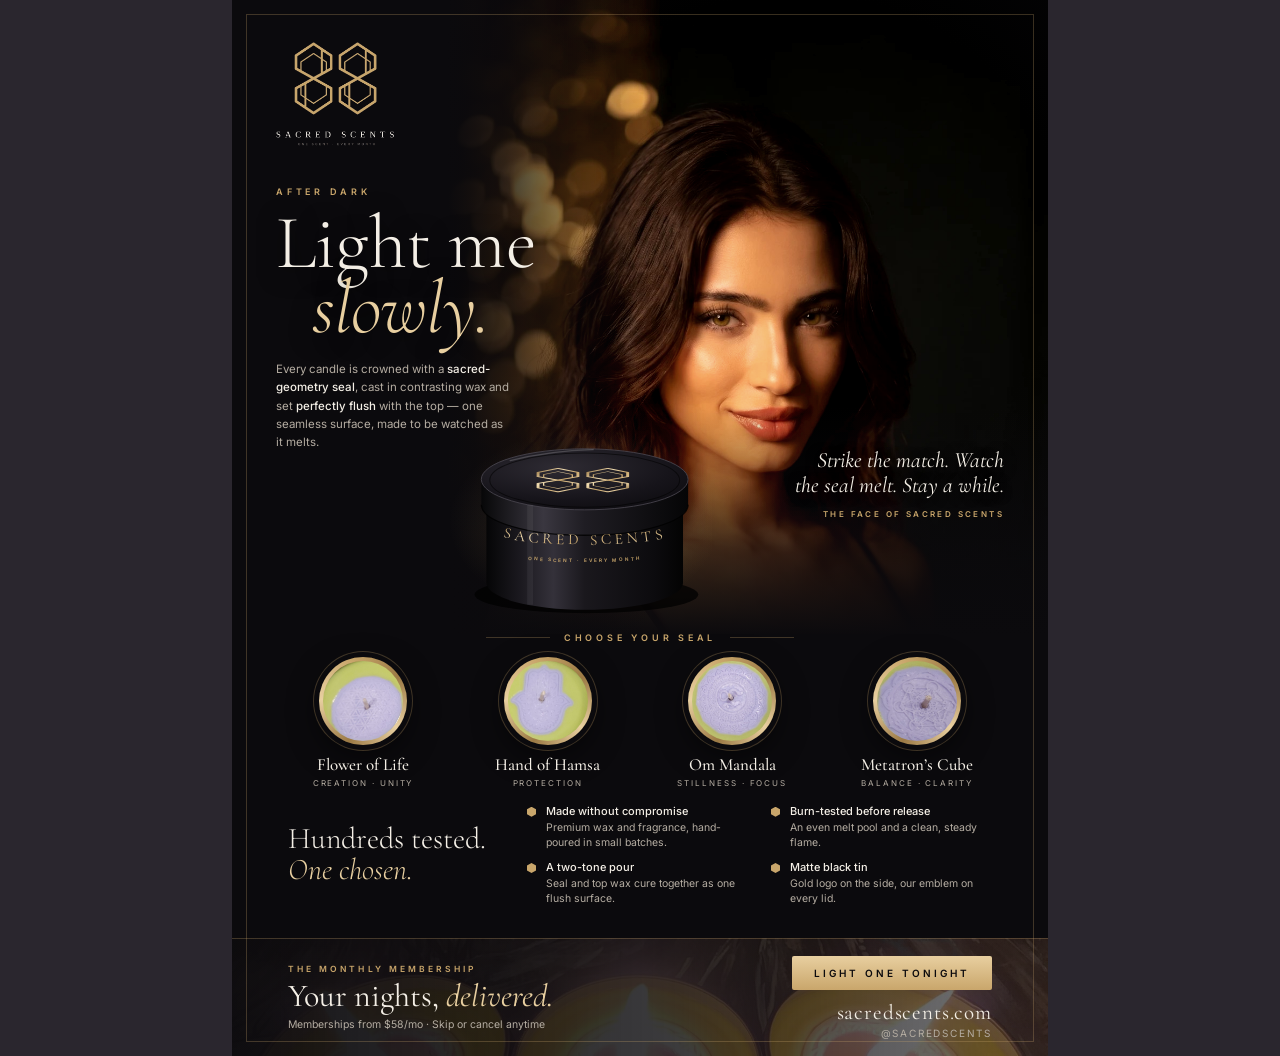
==== flyer/flyer-seductive.html @ 93b22adf "Add candlelit 'After Dark' flyer variant featuring the ambassador Same product info, seals, membersh" ====
<!doctype html>
<html lang="en">
<head>
<meta charset="utf-8">
<meta name="viewport" content="width=816">
<title>Sacred Scents After Dark</title>
<style>
  @font-face { font-family: "Cormorant Garamond"; font-style: normal; font-weight: 300 700; src: url(fonts/cormorant.woff2) format("woff2"); }
  @font-face { font-family: "Cormorant Garamond"; font-style: italic; font-weight: 300 700; src: url(fonts/cormorant-italic.woff2) format("woff2"); }
  @font-face { font-family: "Inter"; font-style: normal; font-weight: 100 900; src: url(fonts/inter.woff2) format("woff2"); }

  :root {
    --ink: #0B0A0D;
    --bone: #F4EFE6;
    --bone-dim: #B5ADA2;
    --gold: #C9A66B;
    --gold-lit: #E8CFA0;
    --gold-deep: #9C7A45;
    --line: rgba(201, 166, 107, 0.28);
    --serif: "Cormorant Garamond", Garamond, Georgia, serif;
    --sans: "Inter", Helvetica, Arial, sans-serif;
  }

  @page { size: 8.5in 11in; margin: 0; }
  * { box-sizing: border-box; margin: 0; }
  html, body { background: #2a262e; }
  body { -webkit-print-color-adjust: exact; print-color-adjust: exact; }

  .page {
    position: relative;
    width: 816px;
    height: 1056px;
    margin: 0 auto;
    overflow: hidden;
    background: var(--ink);
    color: var(--bone);
    font-family: var(--sans);
  }
  .page::before {
    content: ""; position: absolute; inset: 14px; z-index: 20; pointer-events: none;
    border: 1px solid var(--line);
  }

  /* ---------- hero: ambassador, candlelit ---------- */
  .hero { position: relative; height: 632px; }

  .ambassador {
    position: absolute; right: 0; top: 0; width: 600px; height: 634px; overflow: hidden;
  }
  .ambassador img {
    width: 100%; height: 100%; object-fit: cover; object-position: 50% 0%;
    filter: contrast(1.1) saturate(1.12) brightness(0.96) sepia(0.12);
  }
  /* warm candle bloom + vignette */
  .ambassador::before {
    content: ""; position: absolute; inset: 0; z-index: 1; mix-blend-mode: soft-light;
    background: radial-gradient(ellipse 60% 50% at 40% 88%, rgba(255,150,60,0.75), rgba(255,120,40,0) 70%);
  }
  .ambassador::after {
    content: ""; position: absolute; inset: -2px; z-index: 2;
    background:
      linear-gradient(to right, var(--ink) 0%, rgba(11,10,13,0.75) 10%, rgba(11,10,13,0) 34%),
      linear-gradient(to top, var(--ink) 0%, rgba(11,10,13,0.7) 14%, rgba(11,10,13,0) 36%),
      radial-gradient(ellipse 80% 70% at 58% 38%, rgba(11,10,13,0) 55%, rgba(11,10,13,0.55) 100%);
  }

  .lockup {
    position: absolute; z-index: 3; left: 44px; top: 42px; width: 118px;
  }

  .pitch { position: absolute; z-index: 3; left: 44px; top: 186px; width: 300px; }
  .pitch .kicker {
    font-size: 9px; letter-spacing: 0.42em; color: var(--gold); font-weight: 600;
  }
  .pitch h1 {
    margin-top: 14px;
    font-family: var(--serif); font-weight: 300; font-size: 76px; line-height: 0.86;
    letter-spacing: -0.01em; text-shadow: 0 4px 24px rgba(0,0,0,0.8);
  }
  .pitch h1 em { font-style: italic; color: var(--gold-lit); display: block; padding-left: 36px; }
  .pitch p {
    margin-top: 18px; width: 236px; font-size: 11.5px; line-height: 1.6; color: var(--bone-dim);
  }
  .pitch p strong { color: var(--bone); font-weight: 500; }

  .quote {
    position: absolute; z-index: 3; right: 44px; top: 448px; width: 214px; text-align: right;
  }
  .quote p {
    font-family: var(--serif); font-style: italic; font-weight: 400; font-size: 22px; line-height: 1.15;
    color: var(--bone); text-shadow: 0 2px 14px rgba(0,0,0,0.95);
  }
  .quote cite {
    display: block; margin-top: 10px; font-style: normal; font-size: 8px; letter-spacing: 0.3em;
    color: var(--gold); font-weight: 600;
  }

  .tin {
    position: absolute; z-index: 4; left: 200px; top: 420px; width: 280px;
  }
  .tin svg { width: 280px; height: 200px; }

  /* ---------- seals ---------- */
  .seals { padding: 0 56px 0; }
  .eyebrow {
    display: flex; align-items: center; gap: 14px; justify-content: center;
    font-size: 9px; letter-spacing: 0.42em; color: var(--gold); font-weight: 600;
  }
  .eyebrow::before, .eyebrow::after { content: ""; flex: 0 0 64px; height: 1px; background: var(--line); }
  .seal-row { display: flex; justify-content: space-between; margin-top: 14px; }
  .seal { width: 150px; text-align: center; }
  .seal .disc {
    width: 88px; height: 88px; margin: 0 auto; border-radius: 50%;
    padding: 4px; background: conic-gradient(from 200deg, var(--gold-deep), var(--gold-lit), var(--gold), var(--gold-deep), var(--gold-lit), var(--gold-deep));
    box-shadow: 0 0 0 5px var(--ink), 0 0 0 6px var(--line), 0 10px 30px rgba(0,0,0,0.6);
  }
  .seal img { width: 100%; height: 100%; border-radius: 50%; object-fit: cover; display: block; }
  .seal h3 { margin-top: 11px; font-family: var(--serif); font-weight: 500; font-size: 17px; line-height: 1.1; }
  .seal small {
    display: block; margin-top: 3px; font-size: 8px; letter-spacing: 0.24em; color: var(--bone-dim);
    text-transform: uppercase;
  }

  /* ---------- promise ---------- */
  .promise {
    display: grid; grid-template-columns: 210px 1fr; gap: 28px; align-items: center;
    padding: 16px 56px 0;
  }
  .promise h2 { font-family: var(--serif); font-weight: 300; font-size: 30px; line-height: 1.02; }
  .promise h2 em { font-style: italic; color: var(--gold-lit); }
  .promise ul {
    list-style: none; padding: 0; display: grid; grid-template-columns: 1fr 1fr; gap: 10px 22px;
  }
  .promise li {
    position: relative; padding-left: 20px; font-size: 10.5px; line-height: 1.45; color: var(--bone-dim);
  }
  .promise li strong { display: block; color: var(--bone); font-weight: 500; font-size: 11px; }
  .promise li::before {
    content: ""; position: absolute; left: 1px; top: 3px; width: 9px; height: 10px;
    background: var(--gold);
    clip-path: polygon(50% 0, 100% 25%, 100% 75%, 50% 100%, 0 75%, 0 25%);
  }

  /* ---------- CTA band ---------- */
  .cta {
    position: absolute; left: 0; right: 0; bottom: 0; height: 118px;
    display: flex; align-items: center; justify-content: space-between;
    padding: 0 56px;
    border-top: 1px solid var(--line);
    background: linear-gradient(90deg, rgba(11,10,13,0.96) 0%, rgba(11,10,13,0.80) 55%, rgba(11,10,13,0.55) 100%),
                url(images/candles-lit.jpg) 50% 34% / cover;
  }
  .cta .offer small { display: block; font-size: 8.5px; letter-spacing: 0.36em; color: var(--gold); font-weight: 600; }
  .cta .offer b { display: block; margin-top: 6px; font-family: var(--serif); font-weight: 400; font-size: 32px; line-height: 1; }
  .cta .offer b em { font-style: italic; color: var(--gold-lit); }
  .cta .offer span { display: block; margin-top: 6px; font-size: 10.5px; color: var(--bone-dim); }
  .cta .where { text-align: right; }
  .cta .btn {
    display: inline-block; padding: 11px 22px; border-radius: 2px;
    background: linear-gradient(180deg, var(--gold-lit), var(--gold));
    color: var(--ink); font-size: 10px; font-weight: 600; letter-spacing: 0.3em;
  }
  .cta .url { margin-top: 10px; font-family: var(--serif); font-size: 21px; letter-spacing: 0.04em; }
  .cta .ig { margin-top: 2px; font-size: 10px; letter-spacing: 0.18em; color: var(--bone-dim); }

  @media print { html, body { background: var(--ink); } .page { margin: 0; } }
</style>
</head>
<body>

<!-- Shared emblem geometry (double-eight mark from assets/logo-mark.svg) -->
<svg width="0" height="0" style="position:absolute" aria-hidden="true">
  <defs>
    <path id="glyph" d="M70,4 L124,40 L124,80 L70,110 L124,140 L124,180 L70,216 L16,180 L16,140 L70,110 L16,80 L16,40 Z" fill="none"/>
    <g id="emblem">
      <g transform="translate(0,20)">
        <use href="#glyph" stroke-width="8" stroke-linejoin="round"/>
        <use href="#glyph" stroke-width="5" stroke-linejoin="round" transform="translate(70,110) scale(0.72) translate(-70,-110)"/>
        <line x1="95" y1="24" x2="95" y2="96" stroke-width="6" stroke-linecap="round"/>
        <line x1="45" y1="124" x2="45" y2="196" stroke-width="6" stroke-linecap="round"/>
      </g>
      <g transform="translate(135,20)">
        <use href="#glyph" stroke-width="8" stroke-linejoin="round"/>
        <use href="#glyph" stroke-width="5" stroke-linejoin="round" transform="translate(70,110) scale(0.72) translate(-70,-110)"/>
        <line x1="95" y1="24" x2="95" y2="96" stroke-width="6" stroke-linecap="round"/>
        <line x1="45" y1="124" x2="45" y2="196" stroke-width="6" stroke-linecap="round"/>
      </g>
    </g>
  </defs>
</svg>

<main class="page">

  <section class="hero">
    <div class="ambassador">
      <img src="images/ambassador.jpg" alt="The Sacred Scents ambassador by candlelight">
    </div>

    <img class="lockup" src="images/logo-stacked.png" alt="Sacred Scents — One scent · Every month">

    <div class="pitch">
      <div class="kicker">AFTER DARK</div>
      <h1>Light me <em>slowly.</em></h1>
      <p>Every candle is crowned with a <strong>sacred-geometry seal</strong>, cast in
         contrasting wax and set <strong>perfectly flush</strong> with the top &mdash;
         one seamless surface, made to be watched as it melts.</p>
    </div>

    <blockquote class="quote">
      <p>Strike the match. Watch the seal melt. Stay a while.</p>
      <cite>THE FACE OF SACRED SCENTS</cite>
    </blockquote>

    <div class="tin">
      <svg viewBox="0 0 330 236" aria-label="Sacred Scents tin: emblem on the lid, logo on the side">
        <defs>
          <linearGradient id="side" x1="0" x2="1">
            <stop offset="0" stop-color="#050506"/>
            <stop offset="0.18" stop-color="#1c1a20"/>
            <stop offset="0.34" stop-color="#34313a"/>
            <stop offset="0.5" stop-color="#1a181d"/>
            <stop offset="0.85" stop-color="#0c0b0e"/>
            <stop offset="1" stop-color="#030303"/>
          </linearGradient>
          <linearGradient id="lidSide" x1="0" x2="1">
            <stop offset="0" stop-color="#070708"/>
            <stop offset="0.3" stop-color="#3a3740"/>
            <stop offset="0.5" stop-color="#1f1d23"/>
            <stop offset="1" stop-color="#050506"/>
          </linearGradient>
          <radialGradient id="lidTop" cx="0.38" cy="0.3" r="0.9">
            <stop offset="0" stop-color="#2e2b33"/>
            <stop offset="0.6" stop-color="#16141a"/>
            <stop offset="1" stop-color="#0a090c"/>
          </radialGradient>
          <linearGradient id="foil" x1="0" y1="0" x2="1" y2="1">
            <stop offset="0" stop-color="#9C7A45"/>
            <stop offset="0.35" stop-color="#F1DDB2"/>
            <stop offset="0.55" stop-color="#C9A66B"/>
            <stop offset="0.8" stop-color="#E8CFA0"/>
            <stop offset="1" stop-color="#8E6D3C"/>
          </linearGradient>
          <radialGradient id="glow" cx="0.5" cy="0.5" r="0.5">
            <stop offset="0" stop-color="#C9A66B" stop-opacity="0.22"/>
            <stop offset="1" stop-color="#C9A66B" stop-opacity="0"/>
          </radialGradient>
          <path id="sideArc" d="M64,128 A116,19 0 0 0 296,128"/>
          <path id="sideArc2" d="M64,151 A116,17 0 0 0 296,151"/>
        </defs>

        <ellipse cx="180" cy="120" rx="160" ry="110" fill="url(#glow)"/>
        <!-- floor shadow -->
        <ellipse cx="182" cy="206" rx="132" ry="22" fill="#000" opacity="0.75"/>

        <!-- body -->
        <path d="M64,98 L64,192 A116,32 0 0 0 296,192 L296,98 Z" fill="url(#side)"/>
        <!-- lid rim -->
        <path d="M58,70 L58,100 A122,36 0 0 0 302,100 L302,70 Z" fill="url(#lidSide)"/>
        <path d="M58,100 A122,36 0 0 0 302,100" fill="none" stroke="#000" stroke-width="1.5" opacity="0.8"/>
        <!-- lid top -->
        <ellipse cx="180" cy="70" rx="122" ry="36" fill="url(#lidTop)"/>
        <ellipse cx="180" cy="70" rx="122" ry="36" fill="none" stroke="#4a4650" stroke-width="1"/>
        <ellipse cx="180" cy="71" rx="112" ry="32" fill="none" stroke="#000" stroke-opacity="0.55" stroke-width="1.2"/>

        <!-- emblem printed on lid (foreshortened onto the lid plane) -->
        <g transform="translate(180,71) scale(1,0.30) translate(-62,-57)">
          <g transform="scale(0.435)" stroke="url(#foil)" fill="none"><use href="#emblem"/></g>
        </g>

        <!-- logo wrapped around the side -->
        <text font-family="Cormorant Garamond, Georgia, serif" font-size="18" letter-spacing="4.5" fill="url(#foil)" text-anchor="middle">
          <textPath href="#sideArc" startOffset="50%">SACRED SCENTS</textPath>
        </text>
        <text font-family="Inter, Helvetica, sans-serif" font-size="5.6" letter-spacing="2.4" fill="#C9A66B" text-anchor="middle" font-weight="600">
          <textPath href="#sideArc2" startOffset="50%">ONE SCENT · EVERY MONTH</textPath>
        </text>

        <!-- specular highlights -->
        <rect x="112" y="100" width="7" height="118" fill="#fff" opacity="0.05"/>
        <path d="M92,48 Q140,36 190,35" stroke="#fff" stroke-opacity="0.18" stroke-width="1.4" fill="none" stroke-linecap="round"/>
      </svg>
    </div>
  </section>

  <section class="seals">
    <div class="eyebrow">CHOOSE YOUR SEAL</div>
    <div class="seal-row">
      <div class="seal">
        <div class="disc"><img src="images/seal-flower.jpg" alt=""></div>
        <h3>Flower of Life</h3><small>Creation &middot; Unity</small>
      </div>
      <div class="seal">
        <div class="disc"><img src="images/seal-hamsa.jpg" alt=""></div>
        <h3>Hand of Hamsa</h3><small>Protection</small>
      </div>
      <div class="seal">
        <div class="disc"><img src="images/seal-om.jpg" alt=""></div>
        <h3>Om Mandala</h3><small>Stillness &middot; Focus</small>
      </div>
      <div class="seal">
        <div class="disc"><img src="images/seal-metatron.jpg" alt=""></div>
        <h3>Metatron&rsquo;s Cube</h3><small>Balance &middot; Clarity</small>
      </div>
    </div>
  </section>

  <section class="promise">
    <h2>Hundreds tested.<br><em>One chosen.</em></h2>
    <ul>
      <li><strong>Made without compromise</strong>Premium wax and fragrance, hand-poured in small batches.</li>
      <li><strong>Burn-tested before release</strong>An even melt pool and a clean, steady flame.</li>
      <li><strong>A two-tone pour</strong>Seal and top wax cure together as one flush surface.</li>
      <li><strong>Matte black tin</strong>Gold logo on the side, our emblem on every lid.</li>
    </ul>
  </section>

  <footer class="cta">
    <div class="offer">
      <small>THE MONTHLY MEMBERSHIP</small>
      <b>Your nights, <em>delivered.</em></b>
      <span>Memberships from $58/mo &middot; Skip or cancel anytime</span>
    </div>
    <div class="where">
      <span class="btn">LIGHT ONE TONIGHT</span>
      <div class="url">sacredscents.com</div>
      <div class="ig">@SACREDSCENTS</div>
    </div>
  </footer>

</main>
</body>
</html>
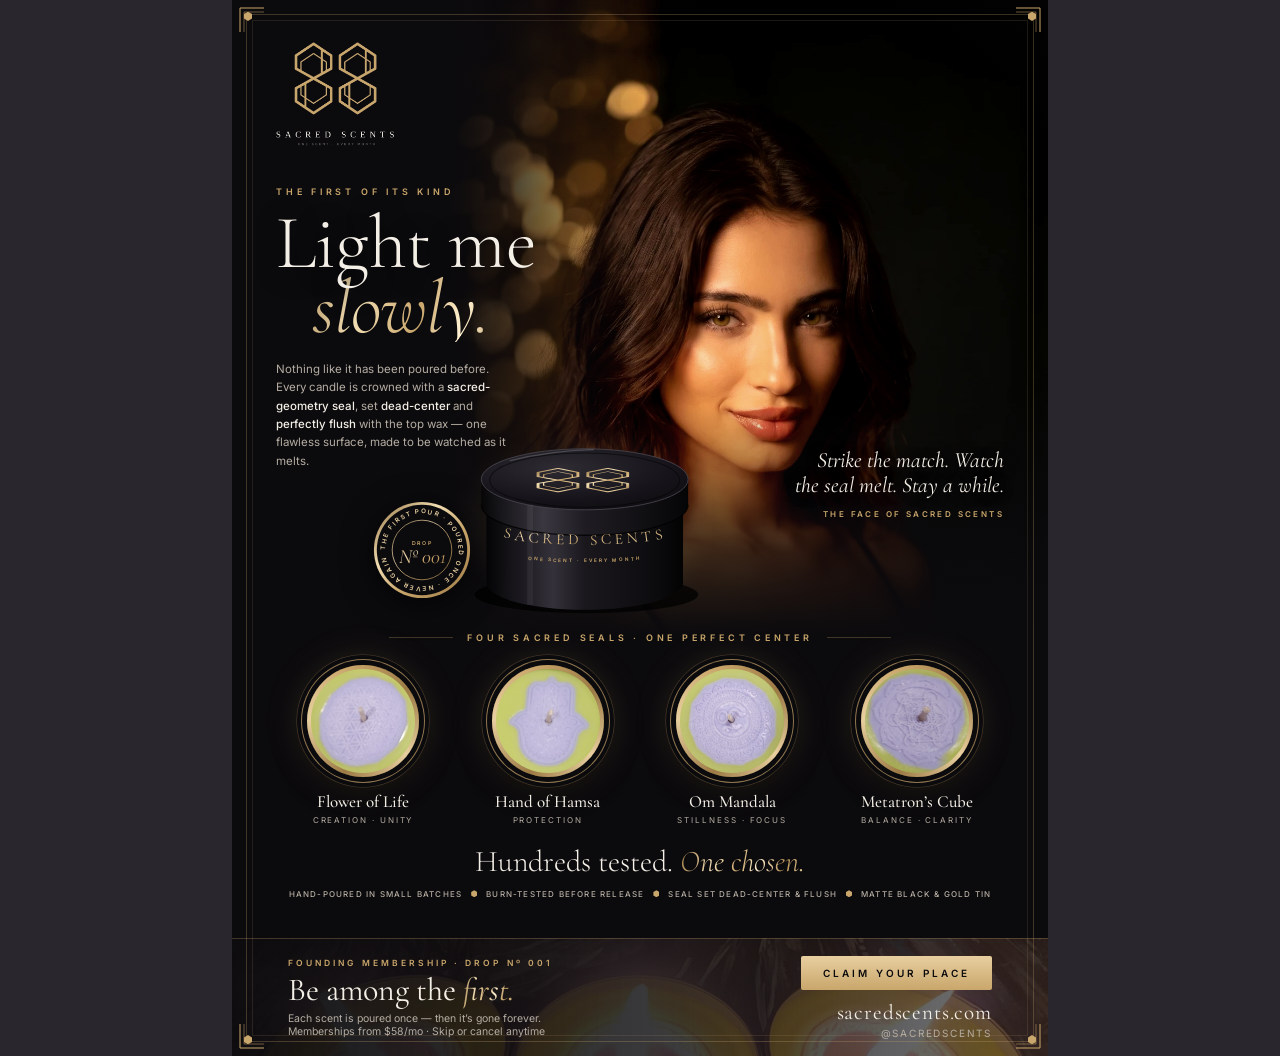
==== commit 586461f2: "Center the seals and push the After Dark flyer toward luxury Re-crop each seal close-up on its wick " ====
--- a/flyer/flyer-seductive.html
+++ b/flyer/flyer-seductive.html
@@ -77,7 +77,7 @@
     font-family: var(--serif); font-weight: 300; font-size: 76px; line-height: 0.86;
     letter-spacing: -0.01em; text-shadow: 0 4px 24px rgba(0,0,0,0.8);
   }
-  .pitch h1 em { font-style: italic; color: var(--gold-lit); display: block; padding-left: 36px; }
+  .pitch h1 em { font-style: italic; display: block; padding-left: 36px; text-shadow: none; }
   .pitch p {
     margin-top: 18px; width: 236px; font-size: 11.5px; line-height: 1.6; color: var(--bone-dim);
   }
@@ -99,6 +99,27 @@
     position: absolute; z-index: 4; left: 200px; top: 420px; width: 280px;
   }
   .tin svg { width: 280px; height: 200px; }
+
+  /* ---------- luxury frame ---------- */
+  .page::after {
+    content: ""; position: absolute; inset: 20px; z-index: 20; pointer-events: none;
+    border: 1px solid rgba(201,166,107,0.14);
+  }
+  .corner { position: absolute; z-index: 21; width: 26px; height: 26px; color: var(--gold); }
+  .corner.tl { left: 7px; top: 7px; }
+  .corner.tr { right: 7px; top: 7px; transform: scaleX(-1); }
+  .corner.bl { left: 7px; bottom: 7px; transform: scaleY(-1); }
+  .corner.br { right: 7px; bottom: 7px; transform: scale(-1,-1); }
+
+  .foil {
+    background: linear-gradient(100deg, #9C7A45 0%, #F1DDB2 28%, #C9A66B 48%, #FFF1D0 62%, #B38C52 82%, #E8CFA0 100%);
+    -webkit-background-clip: text; background-clip: text; color: transparent;
+  }
+
+  .hallmark {
+    position: absolute; z-index: 5; left: 140px; top: 500px; width: 100px; height: 100px;
+    filter: drop-shadow(0 6px 16px rgba(0,0,0,0.7));
+  }
 
   /* ---------- seals ---------- */
   .seals { padding: 0 56px 0; }
@@ -107,37 +128,34 @@
     font-size: 9px; letter-spacing: 0.42em; color: var(--gold); font-weight: 600;
   }
   .eyebrow::before, .eyebrow::after { content: ""; flex: 0 0 64px; height: 1px; background: var(--line); }
-  .seal-row { display: flex; justify-content: space-between; margin-top: 14px; }
+  .seal-row { display: flex; justify-content: space-between; margin-top: 22px; }
   .seal { width: 150px; text-align: center; }
   .seal .disc {
-    width: 88px; height: 88px; margin: 0 auto; border-radius: 50%;
+    width: 112px; height: 112px; margin: 0 auto; border-radius: 50%;
     padding: 4px; background: conic-gradient(from 200deg, var(--gold-deep), var(--gold-lit), var(--gold), var(--gold-deep), var(--gold-lit), var(--gold-deep));
-    box-shadow: 0 0 0 5px var(--ink), 0 0 0 6px var(--line), 0 10px 30px rgba(0,0,0,0.6);
+    box-shadow: 0 0 0 5px var(--ink), 0 0 0 6px rgba(201,166,107,0.7), 0 0 0 10px var(--ink), 0 0 0 10.6px rgba(201,166,107,0.3), 0 0 36px 8px rgba(201,166,107,0.16), 0 12px 30px rgba(0,0,0,0.6);
   }
   .seal img { width: 100%; height: 100%; border-radius: 50%; object-fit: cover; display: block; }
-  .seal h3 { margin-top: 11px; font-family: var(--serif); font-weight: 500; font-size: 17px; line-height: 1.1; }
+  .seal h3 { margin-top: 16px; font-family: var(--serif); font-weight: 500; font-size: 17px; line-height: 1.1; }
   .seal small {
     display: block; margin-top: 3px; font-size: 8px; letter-spacing: 0.24em; color: var(--bone-dim);
     text-transform: uppercase;
   }
 
   /* ---------- promise ---------- */
-  .promise {
-    display: grid; grid-template-columns: 210px 1fr; gap: 28px; align-items: center;
-    padding: 16px 56px 0;
-  }
-  .promise h2 { font-family: var(--serif); font-weight: 300; font-size: 30px; line-height: 1.02; }
-  .promise h2 em { font-style: italic; color: var(--gold-lit); }
+  .promise { padding: 22px 56px 0; text-align: center; }
+  .promise h2 { font-family: var(--serif); font-weight: 300; font-size: 30px; line-height: 1; }
+  .promise h2 em { font-style: italic; }
   .promise ul {
-    list-style: none; padding: 0; display: grid; grid-template-columns: 1fr 1fr; gap: 10px 22px;
+    list-style: none; padding: 0; margin-top: 12px;
+    display: flex; justify-content: center; gap: 9px; flex-wrap: nowrap;
   }
   .promise li {
-    position: relative; padding-left: 20px; font-size: 10.5px; line-height: 1.45; color: var(--bone-dim);
-  }
-  .promise li strong { display: block; color: var(--bone); font-weight: 500; font-size: 11px; }
-  .promise li::before {
-    content: ""; position: absolute; left: 1px; top: 3px; width: 9px; height: 10px;
-    background: var(--gold);
+    font-size: 8px; letter-spacing: 0.15em; text-transform: uppercase; color: var(--bone-dim);
+    font-weight: 500; white-space: nowrap; display: flex; align-items: center; gap: 9px;
+  }
+  .promise li + li::before {
+    content: ""; width: 6px; height: 7px; background: var(--gold);
     clip-path: polygon(50% 0, 100% 25%, 100% 75%, 50% 100%, 0 75%, 0 25%);
   }
 
@@ -152,7 +170,7 @@
   }
   .cta .offer small { display: block; font-size: 8.5px; letter-spacing: 0.36em; color: var(--gold); font-weight: 600; }
   .cta .offer b { display: block; margin-top: 6px; font-family: var(--serif); font-weight: 400; font-size: 32px; line-height: 1; }
-  .cta .offer b em { font-style: italic; color: var(--gold-lit); }
+  .cta .offer b em { font-style: italic; }
   .cta .offer span { display: block; margin-top: 6px; font-size: 10.5px; color: var(--bone-dim); }
   .cta .where { text-align: right; }
   .cta .btn {
@@ -172,6 +190,11 @@
 <svg width="0" height="0" style="position:absolute" aria-hidden="true">
   <defs>
     <path id="glyph" d="M70,4 L124,40 L124,80 L70,110 L124,140 L124,180 L70,216 L16,180 L16,140 L70,110 L16,80 L16,40 Z" fill="none"/>
+    <g id="cornerArt">
+      <path d="M1 25 V1 H25"/><path d="M5 25 V5 H25" stroke-opacity="0.5"/>
+      <path d="M9 4 L13 1.7 L17 4 L17 8.6 L13 11 L9 8.6 Z" transform="translate(-4 3)" fill="currentColor" stroke="none"/>
+    </g>
+    <path id="hallArc" d="M52,52 m-38,0 a38,38 0 1,1 76,0 a38,38 0 1,1 -76,0"/>
     <g id="emblem">
       <g transform="translate(0,20)">
         <use href="#glyph" stroke-width="8" stroke-linejoin="round"/>
@@ -191,6 +214,11 @@
 
 <main class="page">
 
+  <svg class="corner tl" viewBox="0 0 26 26" fill="none" stroke="currentColor" stroke-width="1" aria-hidden="true"><use href="#cornerArt"/></svg>
+  <svg class="corner tr" viewBox="0 0 26 26" fill="none" stroke="currentColor" stroke-width="1" aria-hidden="true"><use href="#cornerArt"/></svg>
+  <svg class="corner bl" viewBox="0 0 26 26" fill="none" stroke="currentColor" stroke-width="1" aria-hidden="true"><use href="#cornerArt"/></svg>
+  <svg class="corner br" viewBox="0 0 26 26" fill="none" stroke="currentColor" stroke-width="1" aria-hidden="true"><use href="#cornerArt"/></svg>
+
   <section class="hero">
     <div class="ambassador">
       <img src="images/ambassador.jpg" alt="The Sacred Scents ambassador by candlelight">
@@ -199,11 +227,12 @@
     <img class="lockup" src="images/logo-stacked.png" alt="Sacred Scents — One scent · Every month">
 
     <div class="pitch">
-      <div class="kicker">AFTER DARK</div>
-      <h1>Light me <em>slowly.</em></h1>
-      <p>Every candle is crowned with a <strong>sacred-geometry seal</strong>, cast in
-         contrasting wax and set <strong>perfectly flush</strong> with the top &mdash;
-         one seamless surface, made to be watched as it melts.</p>
+      <div class="kicker">THE FIRST OF ITS KIND</div>
+      <h1>Light me <em class="foil">slowly.</em></h1>
+      <p>Nothing like it has been poured before. Every candle is crowned with a
+         <strong>sacred-geometry seal</strong>, set <strong>dead-center</strong> and
+         <strong>perfectly flush</strong> with the top wax &mdash; one flawless surface,
+         made to be watched as it melts.</p>
     </div>
 
     <blockquote class="quote">
@@ -211,6 +240,23 @@
       <cite>THE FACE OF SACRED SCENTS</cite>
     </blockquote>
 
+
+    <svg class="hallmark" viewBox="0 0 104 104" aria-label="Drop No. 001, the first pour">
+      <defs>
+        <linearGradient id="hmFoil" x1="0" y1="0" x2="1" y2="1">
+          <stop offset="0" stop-color="#8E6D3C"/><stop offset="0.35" stop-color="#F1DDB2"/>
+          <stop offset="0.6" stop-color="#C9A66B"/><stop offset="1" stop-color="#9C7A45"/>
+        </linearGradient>
+      </defs>
+      <circle cx="52" cy="52" r="50" fill="url(#hmFoil)"/>
+      <circle cx="52" cy="52" r="47" fill="#0B0A0D"/>
+      <circle cx="52" cy="52" r="31" fill="none" stroke="url(#hmFoil)" stroke-width="0.8"/>
+      <text font-family="Inter, sans-serif" font-size="6.6" font-weight="600" letter-spacing="1.6" fill="#E8CFA0">
+        <textPath href="#hallArc" startOffset="0">THE FIRST POUR · POURED ONCE · NEVER AGAIN ·</textPath>
+      </text>
+      <text x="52" y="47" text-anchor="middle" font-family="Inter, sans-serif" font-size="5.5" font-weight="600" letter-spacing="1.8" fill="#C9A66B">DROP</text>
+      <text x="52" y="65" text-anchor="middle" font-family="Cormorant Garamond, serif" font-size="21" font-style="italic" fill="url(#hmFoil)">N&#186; 001</text>
+    </svg>
     <div class="tin">
       <svg viewBox="0 0 330 236" aria-label="Sacred Scents tin: emblem on the lid, logo on the side">
         <defs>
@@ -283,7 +329,7 @@
   </section>
 
   <section class="seals">
-    <div class="eyebrow">CHOOSE YOUR SEAL</div>
+    <div class="eyebrow">FOUR SACRED SEALS &middot; ONE PERFECT CENTER</div>
     <div class="seal-row">
       <div class="seal">
         <div class="disc"><img src="images/seal-flower.jpg" alt=""></div>
@@ -305,23 +351,23 @@
   </section>
 
   <section class="promise">
-    <h2>Hundreds tested.<br><em>One chosen.</em></h2>
+    <h2>Hundreds tested. <em class="foil">One chosen.</em></h2>
     <ul>
-      <li><strong>Made without compromise</strong>Premium wax and fragrance, hand-poured in small batches.</li>
-      <li><strong>Burn-tested before release</strong>An even melt pool and a clean, steady flame.</li>
-      <li><strong>A two-tone pour</strong>Seal and top wax cure together as one flush surface.</li>
-      <li><strong>Matte black tin</strong>Gold logo on the side, our emblem on every lid.</li>
+      <li>Hand-poured in small batches</li>
+      <li>Burn-tested before release</li>
+      <li>Seal set dead-center &amp; flush</li>
+      <li>Matte black &amp; gold tin</li>
     </ul>
   </section>
 
   <footer class="cta">
     <div class="offer">
-      <small>THE MONTHLY MEMBERSHIP</small>
-      <b>Your nights, <em>delivered.</em></b>
-      <span>Memberships from $58/mo &middot; Skip or cancel anytime</span>
+      <small>FOUNDING MEMBERSHIP &middot; DROP N&ordm; 001</small>
+      <b>Be among the <em class="foil">first.</em></b>
+      <span>Each scent is poured once &mdash; then it&rsquo;s gone forever.<br>Memberships from $58/mo &middot; Skip or cancel anytime</span>
     </div>
     <div class="where">
-      <span class="btn">LIGHT ONE TONIGHT</span>
+      <span class="btn">CLAIM YOUR PLACE</span>
       <div class="url">sacredscents.com</div>
       <div class="ig">@SACREDSCENTS</div>
     </div>
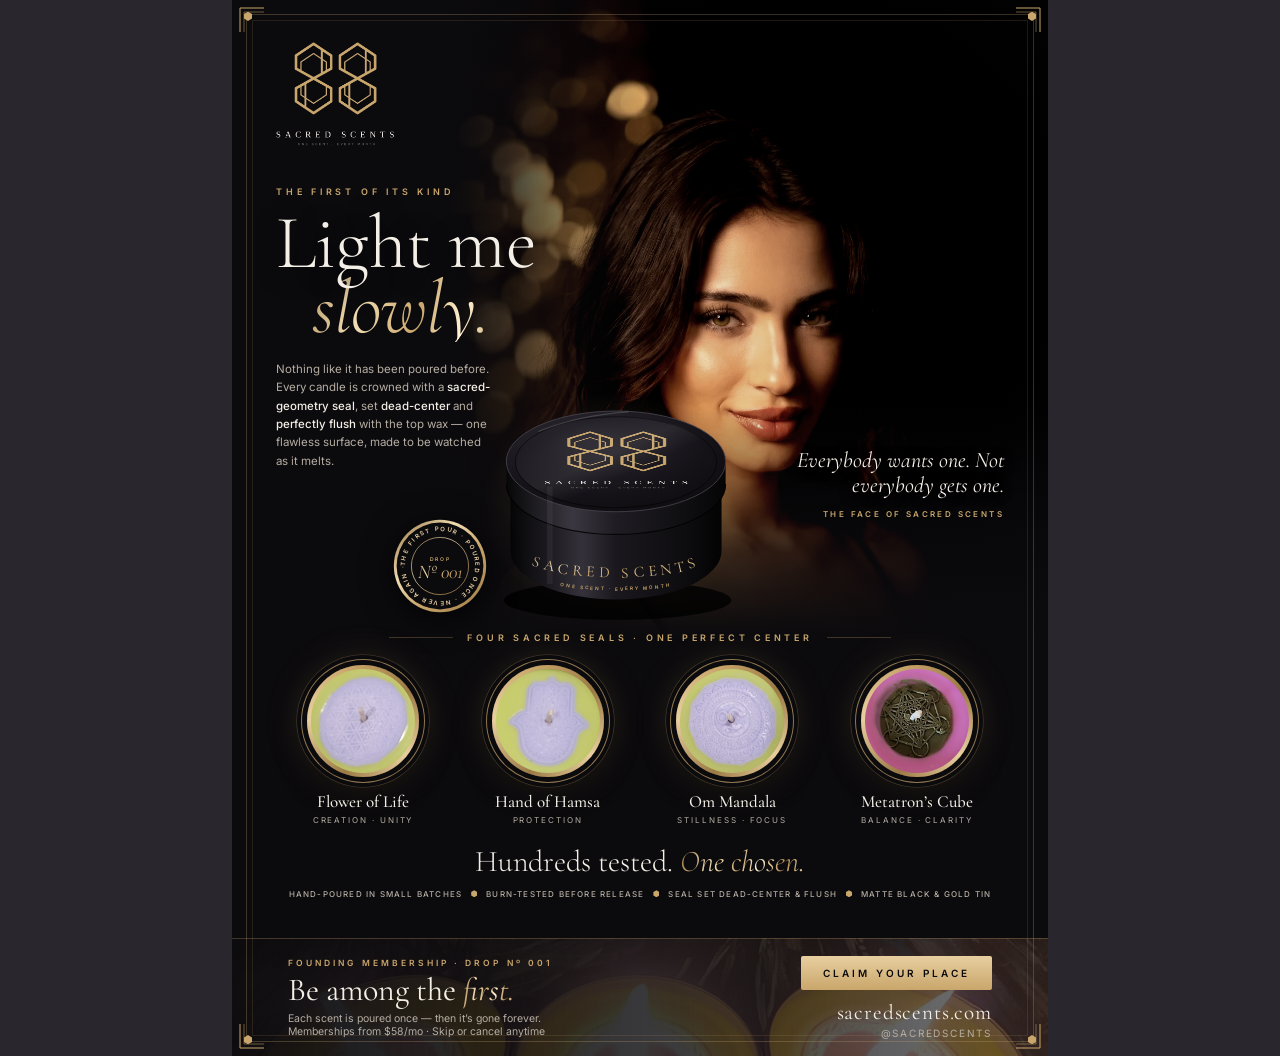
==== commit f8bf6010: "After Dark flyer: new Metatron candle, real logo on the lid, harder grade Swap the far-right seal fo" ====
--- a/flyer/flyer-seductive.html
+++ b/flyer/flyer-seductive.html
@@ -49,7 +49,7 @@
   }
   .ambassador img {
     width: 100%; height: 100%; object-fit: cover; object-position: 50% 0%;
-    filter: contrast(1.1) saturate(1.12) brightness(0.96) sepia(0.12);
+    filter: contrast(1.28) saturate(0.82) brightness(0.9) sepia(0.18);
   }
   /* warm candle bloom + vignette */
   .ambassador::before {
@@ -79,7 +79,7 @@
   }
   .pitch h1 em { font-style: italic; display: block; padding-left: 36px; text-shadow: none; }
   .pitch p {
-    margin-top: 18px; width: 236px; font-size: 11.5px; line-height: 1.6; color: var(--bone-dim);
+    margin-top: 18px; width: 214px; font-size: 11.5px; line-height: 1.6; color: var(--bone-dim);
   }
   .pitch p strong { color: var(--bone); font-weight: 500; }
 
@@ -96,9 +96,9 @@
   }
 
   .tin {
-    position: absolute; z-index: 4; left: 200px; top: 420px; width: 280px;
-  }
-  .tin svg { width: 280px; height: 200px; }
+    position: absolute; z-index: 4; left: 250px; top: 384px; width: 268px;
+  }
+  .tin svg { width: 268px; height: 236px; }
 
   /* ---------- luxury frame ---------- */
   .page::after {
@@ -117,7 +117,7 @@
   }
 
   .hallmark {
-    position: absolute; z-index: 5; left: 140px; top: 500px; width: 100px; height: 100px;
+    position: absolute; z-index: 5; left: 160px; top: 518px; width: 96px; height: 96px;
     filter: drop-shadow(0 6px 16px rgba(0,0,0,0.7));
   }
 
@@ -236,7 +236,7 @@
     </div>
 
     <blockquote class="quote">
-      <p>Strike the match. Watch the seal melt. Stay a while.</p>
+      <p>Everybody wants one. Not everybody gets one.</p>
       <cite>THE FACE OF SACRED SCENTS</cite>
     </blockquote>
 
@@ -258,72 +258,66 @@
       <text x="52" y="65" text-anchor="middle" font-family="Cormorant Garamond, serif" font-size="21" font-style="italic" fill="url(#hmFoil)">N&#186; 001</text>
     </svg>
     <div class="tin">
-      <svg viewBox="0 0 330 236" aria-label="Sacred Scents tin: emblem on the lid, logo on the side">
+      <svg viewBox="0 0 330 290" aria-label="Sacred Scents tin: logo on the lid, wordmark on the side">
         <defs>
           <linearGradient id="side" x1="0" x2="1">
-            <stop offset="0" stop-color="#050506"/>
-            <stop offset="0.18" stop-color="#1c1a20"/>
-            <stop offset="0.34" stop-color="#34313a"/>
-            <stop offset="0.5" stop-color="#1a181d"/>
-            <stop offset="0.85" stop-color="#0c0b0e"/>
-            <stop offset="1" stop-color="#030303"/>
+            <stop offset="0" stop-color="#050506"/><stop offset="0.18" stop-color="#1c1a20"/>
+            <stop offset="0.34" stop-color="#34313a"/><stop offset="0.5" stop-color="#1a181d"/>
+            <stop offset="0.85" stop-color="#0c0b0e"/><stop offset="1" stop-color="#030303"/>
           </linearGradient>
           <linearGradient id="lidSide" x1="0" x2="1">
-            <stop offset="0" stop-color="#070708"/>
-            <stop offset="0.3" stop-color="#3a3740"/>
-            <stop offset="0.5" stop-color="#1f1d23"/>
-            <stop offset="1" stop-color="#050506"/>
+            <stop offset="0" stop-color="#070708"/><stop offset="0.3" stop-color="#3a3740"/>
+            <stop offset="0.5" stop-color="#1f1d23"/><stop offset="1" stop-color="#050506"/>
           </linearGradient>
-          <radialGradient id="lidTop" cx="0.38" cy="0.3" r="0.9">
-            <stop offset="0" stop-color="#2e2b33"/>
-            <stop offset="0.6" stop-color="#16141a"/>
-            <stop offset="1" stop-color="#0a090c"/>
+          <radialGradient id="lidTop" cx="0.36" cy="0.28" r="0.95">
+            <stop offset="0" stop-color="#2c2931"/><stop offset="0.6" stop-color="#141217"/><stop offset="1" stop-color="#09080b"/>
           </radialGradient>
           <linearGradient id="foil" x1="0" y1="0" x2="1" y2="1">
-            <stop offset="0" stop-color="#9C7A45"/>
-            <stop offset="0.35" stop-color="#F1DDB2"/>
-            <stop offset="0.55" stop-color="#C9A66B"/>
-            <stop offset="0.8" stop-color="#E8CFA0"/>
-            <stop offset="1" stop-color="#8E6D3C"/>
+            <stop offset="0" stop-color="#9C7A45"/><stop offset="0.35" stop-color="#F1DDB2"/>
+            <stop offset="0.55" stop-color="#C9A66B"/><stop offset="0.8" stop-color="#E8CFA0"/><stop offset="1" stop-color="#8E6D3C"/>
           </linearGradient>
           <radialGradient id="glow" cx="0.5" cy="0.5" r="0.5">
-            <stop offset="0" stop-color="#C9A66B" stop-opacity="0.22"/>
-            <stop offset="1" stop-color="#C9A66B" stop-opacity="0"/>
+            <stop offset="0" stop-color="#C9A66B" stop-opacity="0.24"/><stop offset="1" stop-color="#C9A66B" stop-opacity="0"/>
           </radialGradient>
-          <path id="sideArc" d="M64,128 A116,19 0 0 0 296,128"/>
-          <path id="sideArc2" d="M64,151 A116,17 0 0 0 296,151"/>
+          <linearGradient id="sheen" x1="0" y1="0" x2="1" y2="1">
+            <stop offset="0.2" stop-color="#fff" stop-opacity="0"/><stop offset="0.45" stop-color="#fff" stop-opacity="0.07"/><stop offset="0.6" stop-color="#fff" stop-opacity="0"/>
+          </linearGradient>
+          <clipPath id="lidClip"><ellipse cx="165" cy="95" rx="124" ry="56"/></clipPath>
+          <path id="sideArc" d="M45,208 A120,30 0 0 0 285,208"/>
+          <path id="sideArc2" d="M45,226 A120,28 0 0 0 285,226"/>
         </defs>
 
-        <ellipse cx="180" cy="120" rx="160" ry="110" fill="url(#glow)"/>
-        <!-- floor shadow -->
-        <ellipse cx="182" cy="206" rx="132" ry="22" fill="#000" opacity="0.75"/>
+        <ellipse cx="165" cy="150" rx="165" ry="140" fill="url(#glow)"/>
+        <ellipse cx="167" cy="266" rx="140" ry="24" fill="#000" opacity="0.8"/>
 
         <!-- body -->
-        <path d="M64,98 L64,192 A116,32 0 0 0 296,192 L296,98 Z" fill="url(#side)"/>
+        <path d="M35,121 L35,205 A130,60 0 0 0 295,205 L295,121 Z" fill="url(#side)"/>
         <!-- lid rim -->
-        <path d="M58,70 L58,100 A122,36 0 0 0 302,100 L302,70 Z" fill="url(#lidSide)"/>
-        <path d="M58,100 A122,36 0 0 0 302,100" fill="none" stroke="#000" stroke-width="1.5" opacity="0.8"/>
+        <path d="M30,95 L30,123 A135,62 0 0 0 300,123 L300,95 Z" fill="url(#lidSide)"/>
+        <path d="M30,123 A135,62 0 0 0 300,123" fill="none" stroke="#000" stroke-width="1.5" opacity="0.85"/>
         <!-- lid top -->
-        <ellipse cx="180" cy="70" rx="122" ry="36" fill="url(#lidTop)"/>
-        <ellipse cx="180" cy="70" rx="122" ry="36" fill="none" stroke="#4a4650" stroke-width="1"/>
-        <ellipse cx="180" cy="71" rx="112" ry="32" fill="none" stroke="#000" stroke-opacity="0.55" stroke-width="1.2"/>
-
-        <!-- emblem printed on lid (foreshortened onto the lid plane) -->
-        <g transform="translate(180,71) scale(1,0.30) translate(-62,-57)">
-          <g transform="scale(0.435)" stroke="url(#foil)" fill="none"><use href="#emblem"/></g>
+        <ellipse cx="165" cy="95" rx="135" ry="62" fill="url(#lidTop)"/>
+        <ellipse cx="165" cy="95" rx="135" ry="62" fill="none" stroke="#4a4650" stroke-width="1"/>
+        <ellipse cx="165" cy="96" rx="124" ry="56" fill="none" stroke="#000" stroke-opacity="0.6" stroke-width="1.2"/>
+
+        <!-- the actual Sacred Scents logo, printed across the lid -->
+        <g clip-path="url(#lidClip)">
+          <g transform="translate(165,95) scale(1,0.46)">
+            <image href="images/logo-stacked.png" x="-88" y="-81" width="176" height="154.6" preserveAspectRatio="xMidYMid meet"/>
+          </g>
+          <ellipse cx="165" cy="95" rx="124" ry="56" fill="url(#sheen)"/>
         </g>
 
-        <!-- logo wrapped around the side -->
-        <text font-family="Cormorant Garamond, Georgia, serif" font-size="18" letter-spacing="4.5" fill="url(#foil)" text-anchor="middle">
+        <!-- wordmark wrapped around the side -->
+        <text font-family="Cormorant Garamond, Georgia, serif" font-size="19" letter-spacing="5" fill="url(#foil)" text-anchor="middle">
           <textPath href="#sideArc" startOffset="50%">SACRED SCENTS</textPath>
         </text>
-        <text font-family="Inter, Helvetica, sans-serif" font-size="5.6" letter-spacing="2.4" fill="#C9A66B" text-anchor="middle" font-weight="600">
+        <text font-family="Inter, Helvetica, sans-serif" font-size="5.8" letter-spacing="2.4" fill="#C9A66B" text-anchor="middle" font-weight="600">
           <textPath href="#sideArc2" startOffset="50%">ONE SCENT · EVERY MONTH</textPath>
         </text>
 
-        <!-- specular highlights -->
-        <rect x="112" y="100" width="7" height="118" fill="#fff" opacity="0.05"/>
-        <path d="M92,48 Q140,36 190,35" stroke="#fff" stroke-opacity="0.18" stroke-width="1.4" fill="none" stroke-linecap="round"/>
+        <rect x="80" y="126" width="7" height="120" fill="#fff" opacity="0.05"/>
+        <path d="M70,58 Q120,38 180,34" stroke="#fff" stroke-opacity="0.16" stroke-width="1.4" fill="none" stroke-linecap="round"/>
       </svg>
     </div>
   </section>
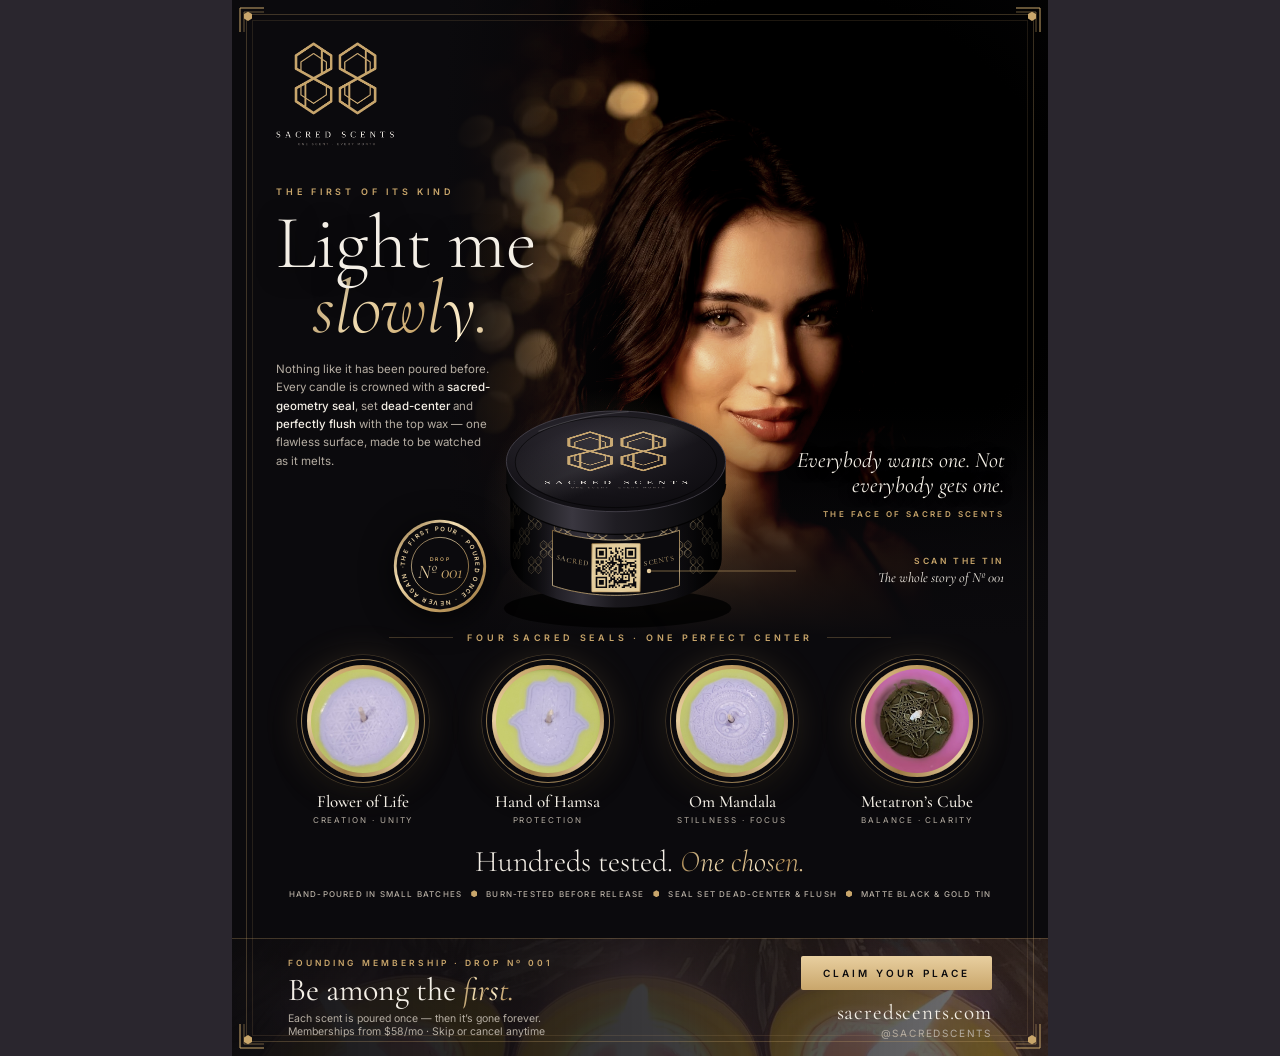
==== commit 8fbe5d39: "Emblem-wrapped tin with scannable QR, and the Nº 001 story page - Tin side now wraps the double-eigh" ====
--- a/flyer/flyer-seductive.html
+++ b/flyer/flyer-seductive.html
@@ -98,7 +98,7 @@
   .tin {
     position: absolute; z-index: 4; left: 250px; top: 384px; width: 268px;
   }
-  .tin svg { width: 268px; height: 236px; }
+  .tin svg { width: 268px; height: 244px; }
 
   /* ---------- luxury frame ---------- */
   .page::after {
@@ -120,6 +120,14 @@
     position: absolute; z-index: 5; left: 160px; top: 518px; width: 96px; height: 96px;
     filter: drop-shadow(0 6px 16px rgba(0,0,0,0.7));
   }
+
+  .scan {
+    position: absolute; z-index: 5; left: 414px; top: 552px; width: 358px; height: 40px;
+  }
+  .scan svg { position: absolute; left: 0; top: 14px; width: 150px; height: 10px; }
+  .scan div { position: absolute; right: 0; top: 4px; text-align: right; }
+  .scan b { display: block; font-size: 8.5px; letter-spacing: 0.3em; color: var(--gold); font-weight: 600; }
+  .scan span { display: block; margin-top: 3px; font-family: var(--serif); font-style: italic; font-size: 14px; color: var(--bone); }
 
   /* ---------- seals ---------- */
   .seals { padding: 0 56px 0; }
@@ -258,12 +266,16 @@
       <text x="52" y="65" text-anchor="middle" font-family="Cormorant Garamond, serif" font-size="21" font-style="italic" fill="url(#hmFoil)">N&#186; 001</text>
     </svg>
     <div class="tin">
-      <svg viewBox="0 0 330 290" aria-label="Sacred Scents tin: logo on the lid, wordmark on the side">
+      <svg viewBox="0 0 330 300" aria-label="Sacred Scents tin: logo on the lid, emblem-wrapped side with a scannable QR code">
         <defs>
           <linearGradient id="side" x1="0" x2="1">
             <stop offset="0" stop-color="#050506"/><stop offset="0.18" stop-color="#1c1a20"/>
             <stop offset="0.34" stop-color="#34313a"/><stop offset="0.5" stop-color="#1a181d"/>
             <stop offset="0.85" stop-color="#0c0b0e"/><stop offset="1" stop-color="#030303"/>
+          </linearGradient>
+          <linearGradient id="shade" x1="0" x2="1">
+            <stop offset="0" stop-color="#000" stop-opacity="0.85"/><stop offset="0.22" stop-color="#000" stop-opacity="0"/>
+            <stop offset="0.78" stop-color="#000" stop-opacity="0"/><stop offset="1" stop-color="#000" stop-opacity="0.85"/>
           </linearGradient>
           <linearGradient id="lidSide" x1="0" x2="1">
             <stop offset="0" stop-color="#070708"/><stop offset="0.3" stop-color="#3a3740"/>
@@ -283,15 +295,58 @@
             <stop offset="0.2" stop-color="#fff" stop-opacity="0"/><stop offset="0.45" stop-color="#fff" stop-opacity="0.07"/><stop offset="0.6" stop-color="#fff" stop-opacity="0"/>
           </linearGradient>
           <clipPath id="lidClip"><ellipse cx="165" cy="95" rx="124" ry="56"/></clipPath>
-          <path id="sideArc" d="M45,208 A120,30 0 0 0 285,208"/>
-          <path id="sideArc2" d="M45,226 A120,28 0 0 0 285,226"/>
+          <clipPath id="bodyClip"><path d="M35,121 L35,215 A130,60 0 0 0 295,215 L295,121 Z"/></clipPath>
+          <path id="wordArc" d="M35,166 A130,60 0 0 0 295,166"/>
         </defs>
 
-        <ellipse cx="165" cy="150" rx="165" ry="140" fill="url(#glow)"/>
-        <ellipse cx="167" cy="266" rx="140" ry="24" fill="#000" opacity="0.8"/>
+        <ellipse cx="165" cy="150" rx="165" ry="145" fill="url(#glow)"/>
+        <ellipse cx="167" cy="276" rx="140" ry="24" fill="#000" opacity="0.8"/>
 
         <!-- body -->
-        <path d="M35,121 L35,205 A130,60 0 0 0 295,205 L295,121 Z" fill="url(#side)"/>
+        <path d="M35,121 L35,215 A130,60 0 0 0 295,215 L295,121 Z" fill="url(#side)"/>
+
+        <!-- emblem wrap: the double-eight repeated around the whole side -->
+        <g clip-path="url(#bodyClip)" stroke="url(#foil)" fill="none">
+          <use href="#emblem" transform="translate(42.8,150.5) scale(0.0342,0.1000) translate(-142,-128)" stroke-opacity="0.60"/>
+          <use href="#emblem" transform="translate(65.4,168.6) scale(0.0643,0.1000) translate(-142,-128)" stroke-opacity="0.74"/>
+          <use href="#emblem" transform="translate(100.0,182.0) scale(0.0866,0.1000) translate(-142,-128)" stroke-opacity="0.84"/>
+          <use href="#emblem" transform="translate(142.4,189.1) scale(0.0985,0.1000) translate(-142,-128)" stroke-opacity="0.89"/>
+          <use href="#emblem" transform="translate(187.6,189.1) scale(0.0985,0.1000) translate(-142,-128)" stroke-opacity="0.89"/>
+          <use href="#emblem" transform="translate(230.0,182.0) scale(0.0866,0.1000) translate(-142,-128)" stroke-opacity="0.84"/>
+          <use href="#emblem" transform="translate(264.6,168.6) scale(0.0643,0.1000) translate(-142,-128)" stroke-opacity="0.74"/>
+          <use href="#emblem" transform="translate(287.2,150.5) scale(0.0342,0.1000) translate(-142,-128)" stroke-opacity="0.60"/>
+          <use href="#emblem" transform="translate(37.0,167.4) scale(0.0174,0.1000) translate(-142,-128)" stroke-opacity="0.53"/>
+          <use href="#emblem" transform="translate(52.4,187.0) scale(0.0500,0.1000) translate(-142,-128)" stroke-opacity="0.68"/>
+          <use href="#emblem" transform="translate(81.4,203.0) scale(0.0766,0.1000) translate(-142,-128)" stroke-opacity="0.79"/>
+          <use href="#emblem" transform="translate(120.5,213.4) scale(0.0940,0.1000) translate(-142,-128)" stroke-opacity="0.87"/>
+          <use href="#emblem" transform="translate(165.0,217.0) scale(0.1000,0.1000) translate(-142,-128)" stroke-opacity="0.90"/>
+          <use href="#emblem" transform="translate(209.5,213.4) scale(0.0940,0.1000) translate(-142,-128)" stroke-opacity="0.87"/>
+          <use href="#emblem" transform="translate(248.6,203.0) scale(0.0766,0.1000) translate(-142,-128)" stroke-opacity="0.79"/>
+          <use href="#emblem" transform="translate(277.6,187.0) scale(0.0500,0.1000) translate(-142,-128)" stroke-opacity="0.68"/>
+          <use href="#emblem" transform="translate(293.0,167.4) scale(0.0174,0.1000) translate(-142,-128)" stroke-opacity="0.53"/>
+          <use href="#emblem" transform="translate(42.8,204.5) scale(0.0342,0.1000) translate(-142,-128)" stroke-opacity="0.60"/>
+          <use href="#emblem" transform="translate(65.4,222.6) scale(0.0643,0.1000) translate(-142,-128)" stroke-opacity="0.74"/>
+          <use href="#emblem" transform="translate(100.0,236.0) scale(0.0866,0.1000) translate(-142,-128)" stroke-opacity="0.84"/>
+          <use href="#emblem" transform="translate(142.4,243.1) scale(0.0985,0.1000) translate(-142,-128)" stroke-opacity="0.89"/>
+          <use href="#emblem" transform="translate(187.6,243.1) scale(0.0985,0.1000) translate(-142,-128)" stroke-opacity="0.89"/>
+          <use href="#emblem" transform="translate(230.0,236.0) scale(0.0866,0.1000) translate(-142,-128)" stroke-opacity="0.84"/>
+          <use href="#emblem" transform="translate(264.6,222.6) scale(0.0643,0.1000) translate(-142,-128)" stroke-opacity="0.74"/>
+          <use href="#emblem" transform="translate(287.2,204.5) scale(0.0342,0.1000) translate(-142,-128)" stroke-opacity="0.60"/>
+        </g>
+        <path d="M35,121 L35,215 A130,60 0 0 0 295,215 L295,121 Z" fill="url(#shade)"/>
+
+        <!-- front label: wordmark + scannable QR -->
+        <path d="M86.8,179.9 L90.4,181.1 L94.2,182.3 L98.0,183.4 L102.0,184.5 L106.0,185.5 L110.1,186.4 L114.2,187.2 L118.4,188.0 L122.7,188.7 L127.0,189.4 L131.4,190.0 L135.8,190.5 L140.2,190.9 L144.7,191.3 L149.2,191.6 L153.7,191.8 L158.2,191.9 L162.7,192.0 L167.3,192.0 L171.8,191.9 L176.3,191.8 L180.8,191.6 L185.3,191.3 L189.8,190.9 L194.2,190.5 L198.6,190.0 L203.0,189.4 L207.3,188.7 L211.6,188.0 L215.8,187.2 L219.9,186.4 L224.0,185.5 L228.0,184.5 L232.0,183.4 L235.8,182.3 L239.6,181.1 L243.2,179.9 L243.2,247.9 L239.6,249.1 L235.8,250.3 L232.0,251.4 L228.0,252.5 L224.0,253.5 L219.9,254.4 L215.8,255.2 L211.6,256.0 L207.3,256.7 L203.0,257.4 L198.6,258.0 L194.2,258.5 L189.8,258.9 L185.3,259.3 L180.8,259.6 L176.3,259.8 L171.8,259.9 L167.3,260.0 L162.7,260.0 L158.2,259.9 L153.7,259.8 L149.2,259.6 L144.7,259.3 L140.2,258.9 L135.8,258.5 L131.4,258.0 L127.0,257.4 L122.7,256.7 L118.4,256.0 L114.2,255.2 L110.1,254.4 L106.0,253.5 L102.0,252.5 L98.0,251.4 L94.2,250.3 L90.4,249.1 L86.8,247.9 Z" fill="#0B0A0D" stroke="url(#foil)" stroke-width="0.9"/>
+        <text font-family="Cormorant Garamond, Georgia, serif" font-size="9" letter-spacing="1.2" fill="url(#foil)" text-anchor="middle">
+          <textPath href="#wordArc" startOffset="32.4%">SACRED</textPath>
+        </text>
+        <text font-family="Cormorant Garamond, Georgia, serif" font-size="9" letter-spacing="1.2" fill="url(#foil)" text-anchor="middle">
+          <textPath href="#wordArc" startOffset="67.6%">SCENTS</textPath>
+        </text>
+        <rect x="134.80" y="195.80" width="60.40" height="60.40" rx="1.5" fill="url(#foil)"/>
+          <rect x="136.00" y="197.00" width="58" height="58" fill="#E4CD9C"/>
+          <path d="M140.000,201.000h2.000v2.000h-2.000zM142.000,201.000h2.000v2.000h-2.000zM144.000,201.000h2.000v2.000h-2.000zM146.000,201.000h2.000v2.000h-2.000zM148.000,201.000h2.000v2.000h-2.000zM150.000,201.000h2.000v2.000h-2.000zM152.000,201.000h2.000v2.000h-2.000zM156.000,201.000h2.000v2.000h-2.000zM158.000,201.000h2.000v2.000h-2.000zM164.000,201.000h2.000v2.000h-2.000zM168.000,201.000h2.000v2.000h-2.000zM176.000,201.000h2.000v2.000h-2.000zM178.000,201.000h2.000v2.000h-2.000zM180.000,201.000h2.000v2.000h-2.000zM182.000,201.000h2.000v2.000h-2.000zM184.000,201.000h2.000v2.000h-2.000zM186.000,201.000h2.000v2.000h-2.000zM188.000,201.000h2.000v2.000h-2.000zM140.000,203.000h2.000v2.000h-2.000zM152.000,203.000h2.000v2.000h-2.000zM164.000,203.000h2.000v2.000h-2.000zM172.000,203.000h2.000v2.000h-2.000zM176.000,203.000h2.000v2.000h-2.000zM188.000,203.000h2.000v2.000h-2.000zM140.000,205.000h2.000v2.000h-2.000zM144.000,205.000h2.000v2.000h-2.000zM146.000,205.000h2.000v2.000h-2.000zM148.000,205.000h2.000v2.000h-2.000zM152.000,205.000h2.000v2.000h-2.000zM158.000,205.000h2.000v2.000h-2.000zM164.000,205.000h2.000v2.000h-2.000zM166.000,205.000h2.000v2.000h-2.000zM170.000,205.000h2.000v2.000h-2.000zM176.000,205.000h2.000v2.000h-2.000zM180.000,205.000h2.000v2.000h-2.000zM182.000,205.000h2.000v2.000h-2.000zM184.000,205.000h2.000v2.000h-2.000zM188.000,205.000h2.000v2.000h-2.000zM140.000,207.000h2.000v2.000h-2.000zM144.000,207.000h2.000v2.000h-2.000zM146.000,207.000h2.000v2.000h-2.000zM148.000,207.000h2.000v2.000h-2.000zM152.000,207.000h2.000v2.000h-2.000zM158.000,207.000h2.000v2.000h-2.000zM160.000,207.000h2.000v2.000h-2.000zM166.000,207.000h2.000v2.000h-2.000zM172.000,207.000h2.000v2.000h-2.000zM176.000,207.000h2.000v2.000h-2.000zM180.000,207.000h2.000v2.000h-2.000zM182.000,207.000h2.000v2.000h-2.000zM184.000,207.000h2.000v2.000h-2.000zM188.000,207.000h2.000v2.000h-2.000zM140.000,209.000h2.000v2.000h-2.000zM144.000,209.000h2.000v2.000h-2.000zM146.000,209.000h2.000v2.000h-2.000zM148.000,209.000h2.000v2.000h-2.000zM152.000,209.000h2.000v2.000h-2.000zM164.000,209.000h2.000v2.000h-2.000zM172.000,209.000h2.000v2.000h-2.000zM176.000,209.000h2.000v2.000h-2.000zM180.000,209.000h2.000v2.000h-2.000zM182.000,209.000h2.000v2.000h-2.000zM184.000,209.000h2.000v2.000h-2.000zM188.000,209.000h2.000v2.000h-2.000zM140.000,211.000h2.000v2.000h-2.000zM152.000,211.000h2.000v2.000h-2.000zM158.000,211.000h2.000v2.000h-2.000zM162.000,211.000h2.000v2.000h-2.000zM164.000,211.000h2.000v2.000h-2.000zM168.000,211.000h2.000v2.000h-2.000zM176.000,211.000h2.000v2.000h-2.000zM188.000,211.000h2.000v2.000h-2.000zM140.000,213.000h2.000v2.000h-2.000zM142.000,213.000h2.000v2.000h-2.000zM144.000,213.000h2.000v2.000h-2.000zM146.000,213.000h2.000v2.000h-2.000zM148.000,213.000h2.000v2.000h-2.000zM150.000,213.000h2.000v2.000h-2.000zM152.000,213.000h2.000v2.000h-2.000zM156.000,213.000h2.000v2.000h-2.000zM160.000,213.000h2.000v2.000h-2.000zM164.000,213.000h2.000v2.000h-2.000zM168.000,213.000h2.000v2.000h-2.000zM172.000,213.000h2.000v2.000h-2.000zM176.000,213.000h2.000v2.000h-2.000zM178.000,213.000h2.000v2.000h-2.000zM180.000,213.000h2.000v2.000h-2.000zM182.000,213.000h2.000v2.000h-2.000zM184.000,213.000h2.000v2.000h-2.000zM186.000,213.000h2.000v2.000h-2.000zM188.000,213.000h2.000v2.000h-2.000zM156.000,215.000h2.000v2.000h-2.000zM160.000,215.000h2.000v2.000h-2.000zM164.000,215.000h2.000v2.000h-2.000zM166.000,215.000h2.000v2.000h-2.000zM168.000,215.000h2.000v2.000h-2.000zM170.000,215.000h2.000v2.000h-2.000zM140.000,217.000h2.000v2.000h-2.000zM142.000,217.000h2.000v2.000h-2.000zM146.000,217.000h2.000v2.000h-2.000zM148.000,217.000h2.000v2.000h-2.000zM152.000,217.000h2.000v2.000h-2.000zM158.000,217.000h2.000v2.000h-2.000zM160.000,217.000h2.000v2.000h-2.000zM168.000,217.000h2.000v2.000h-2.000zM170.000,217.000h2.000v2.000h-2.000zM172.000,217.000h2.000v2.000h-2.000zM176.000,217.000h2.000v2.000h-2.000zM188.000,217.000h2.000v2.000h-2.000zM140.000,219.000h2.000v2.000h-2.000zM142.000,219.000h2.000v2.000h-2.000zM146.000,219.000h2.000v2.000h-2.000zM148.000,219.000h2.000v2.000h-2.000zM154.000,219.000h2.000v2.000h-2.000zM156.000,219.000h2.000v2.000h-2.000zM158.000,219.000h2.000v2.000h-2.000zM160.000,219.000h2.000v2.000h-2.000zM162.000,219.000h2.000v2.000h-2.000zM164.000,219.000h2.000v2.000h-2.000zM170.000,219.000h2.000v2.000h-2.000zM178.000,219.000h2.000v2.000h-2.000zM180.000,219.000h2.000v2.000h-2.000zM182.000,219.000h2.000v2.000h-2.000zM184.000,219.000h2.000v2.000h-2.000zM186.000,219.000h2.000v2.000h-2.000zM144.000,221.000h2.000v2.000h-2.000zM152.000,221.000h2.000v2.000h-2.000zM156.000,221.000h2.000v2.000h-2.000zM160.000,221.000h2.000v2.000h-2.000zM162.000,221.000h2.000v2.000h-2.000zM166.000,221.000h2.000v2.000h-2.000zM168.000,221.000h2.000v2.000h-2.000zM170.000,221.000h2.000v2.000h-2.000zM172.000,221.000h2.000v2.000h-2.000zM174.000,221.000h2.000v2.000h-2.000zM176.000,221.000h2.000v2.000h-2.000zM178.000,221.000h2.000v2.000h-2.000zM182.000,221.000h2.000v2.000h-2.000zM188.000,221.000h2.000v2.000h-2.000zM140.000,223.000h2.000v2.000h-2.000zM148.000,223.000h2.000v2.000h-2.000zM150.000,223.000h2.000v2.000h-2.000zM154.000,223.000h2.000v2.000h-2.000zM158.000,223.000h2.000v2.000h-2.000zM160.000,223.000h2.000v2.000h-2.000zM168.000,223.000h2.000v2.000h-2.000zM170.000,223.000h2.000v2.000h-2.000zM172.000,223.000h2.000v2.000h-2.000zM176.000,223.000h2.000v2.000h-2.000zM182.000,223.000h2.000v2.000h-2.000zM184.000,223.000h2.000v2.000h-2.000zM186.000,223.000h2.000v2.000h-2.000zM188.000,223.000h2.000v2.000h-2.000zM142.000,225.000h2.000v2.000h-2.000zM144.000,225.000h2.000v2.000h-2.000zM148.000,225.000h2.000v2.000h-2.000zM152.000,225.000h2.000v2.000h-2.000zM156.000,225.000h2.000v2.000h-2.000zM158.000,225.000h2.000v2.000h-2.000zM164.000,225.000h2.000v2.000h-2.000zM168.000,225.000h2.000v2.000h-2.000zM170.000,225.000h2.000v2.000h-2.000zM176.000,225.000h2.000v2.000h-2.000zM188.000,225.000h2.000v2.000h-2.000zM140.000,227.000h2.000v2.000h-2.000zM142.000,227.000h2.000v2.000h-2.000zM144.000,227.000h2.000v2.000h-2.000zM148.000,227.000h2.000v2.000h-2.000zM150.000,227.000h2.000v2.000h-2.000zM156.000,227.000h2.000v2.000h-2.000zM162.000,227.000h2.000v2.000h-2.000zM164.000,227.000h2.000v2.000h-2.000zM168.000,227.000h2.000v2.000h-2.000zM170.000,227.000h2.000v2.000h-2.000zM172.000,227.000h2.000v2.000h-2.000zM180.000,227.000h2.000v2.000h-2.000zM186.000,227.000h2.000v2.000h-2.000zM140.000,229.000h2.000v2.000h-2.000zM142.000,229.000h2.000v2.000h-2.000zM144.000,229.000h2.000v2.000h-2.000zM146.000,229.000h2.000v2.000h-2.000zM152.000,229.000h2.000v2.000h-2.000zM158.000,229.000h2.000v2.000h-2.000zM160.000,229.000h2.000v2.000h-2.000zM168.000,229.000h2.000v2.000h-2.000zM170.000,229.000h2.000v2.000h-2.000zM172.000,229.000h2.000v2.000h-2.000zM176.000,229.000h2.000v2.000h-2.000zM180.000,229.000h2.000v2.000h-2.000zM182.000,229.000h2.000v2.000h-2.000zM184.000,229.000h2.000v2.000h-2.000zM186.000,229.000h2.000v2.000h-2.000zM188.000,229.000h2.000v2.000h-2.000zM140.000,231.000h2.000v2.000h-2.000zM146.000,231.000h2.000v2.000h-2.000zM148.000,231.000h2.000v2.000h-2.000zM150.000,231.000h2.000v2.000h-2.000zM154.000,231.000h2.000v2.000h-2.000zM158.000,231.000h2.000v2.000h-2.000zM162.000,231.000h2.000v2.000h-2.000zM164.000,231.000h2.000v2.000h-2.000zM168.000,231.000h2.000v2.000h-2.000zM174.000,231.000h2.000v2.000h-2.000zM178.000,231.000h2.000v2.000h-2.000zM182.000,231.000h2.000v2.000h-2.000zM184.000,231.000h2.000v2.000h-2.000zM188.000,231.000h2.000v2.000h-2.000zM140.000,233.000h2.000v2.000h-2.000zM148.000,233.000h2.000v2.000h-2.000zM152.000,233.000h2.000v2.000h-2.000zM156.000,233.000h2.000v2.000h-2.000zM162.000,233.000h2.000v2.000h-2.000zM166.000,233.000h2.000v2.000h-2.000zM170.000,233.000h2.000v2.000h-2.000zM172.000,233.000h2.000v2.000h-2.000zM174.000,233.000h2.000v2.000h-2.000zM176.000,233.000h2.000v2.000h-2.000zM178.000,233.000h2.000v2.000h-2.000zM180.000,233.000h2.000v2.000h-2.000zM184.000,233.000h2.000v2.000h-2.000zM186.000,233.000h2.000v2.000h-2.000zM156.000,235.000h2.000v2.000h-2.000zM160.000,235.000h2.000v2.000h-2.000zM172.000,235.000h2.000v2.000h-2.000zM180.000,235.000h2.000v2.000h-2.000zM184.000,235.000h2.000v2.000h-2.000zM186.000,235.000h2.000v2.000h-2.000zM140.000,237.000h2.000v2.000h-2.000zM142.000,237.000h2.000v2.000h-2.000zM144.000,237.000h2.000v2.000h-2.000zM146.000,237.000h2.000v2.000h-2.000zM148.000,237.000h2.000v2.000h-2.000zM150.000,237.000h2.000v2.000h-2.000zM152.000,237.000h2.000v2.000h-2.000zM158.000,237.000h2.000v2.000h-2.000zM162.000,237.000h2.000v2.000h-2.000zM168.000,237.000h2.000v2.000h-2.000zM172.000,237.000h2.000v2.000h-2.000zM176.000,237.000h2.000v2.000h-2.000zM180.000,237.000h2.000v2.000h-2.000zM188.000,237.000h2.000v2.000h-2.000zM140.000,239.000h2.000v2.000h-2.000zM152.000,239.000h2.000v2.000h-2.000zM158.000,239.000h2.000v2.000h-2.000zM160.000,239.000h2.000v2.000h-2.000zM162.000,239.000h2.000v2.000h-2.000zM166.000,239.000h2.000v2.000h-2.000zM170.000,239.000h2.000v2.000h-2.000zM172.000,239.000h2.000v2.000h-2.000zM180.000,239.000h2.000v2.000h-2.000zM186.000,239.000h2.000v2.000h-2.000zM140.000,241.000h2.000v2.000h-2.000zM144.000,241.000h2.000v2.000h-2.000zM146.000,241.000h2.000v2.000h-2.000zM148.000,241.000h2.000v2.000h-2.000zM152.000,241.000h2.000v2.000h-2.000zM156.000,241.000h2.000v2.000h-2.000zM158.000,241.000h2.000v2.000h-2.000zM162.000,241.000h2.000v2.000h-2.000zM164.000,241.000h2.000v2.000h-2.000zM168.000,241.000h2.000v2.000h-2.000zM170.000,241.000h2.000v2.000h-2.000zM172.000,241.000h2.000v2.000h-2.000zM174.000,241.000h2.000v2.000h-2.000zM176.000,241.000h2.000v2.000h-2.000zM178.000,241.000h2.000v2.000h-2.000zM180.000,241.000h2.000v2.000h-2.000zM186.000,241.000h2.000v2.000h-2.000zM140.000,243.000h2.000v2.000h-2.000zM144.000,243.000h2.000v2.000h-2.000zM146.000,243.000h2.000v2.000h-2.000zM148.000,243.000h2.000v2.000h-2.000zM152.000,243.000h2.000v2.000h-2.000zM156.000,243.000h2.000v2.000h-2.000zM162.000,243.000h2.000v2.000h-2.000zM164.000,243.000h2.000v2.000h-2.000zM166.000,243.000h2.000v2.000h-2.000zM168.000,243.000h2.000v2.000h-2.000zM170.000,243.000h2.000v2.000h-2.000zM172.000,243.000h2.000v2.000h-2.000zM174.000,243.000h2.000v2.000h-2.000zM176.000,243.000h2.000v2.000h-2.000zM186.000,243.000h2.000v2.000h-2.000zM188.000,243.000h2.000v2.000h-2.000zM140.000,245.000h2.000v2.000h-2.000zM144.000,245.000h2.000v2.000h-2.000zM146.000,245.000h2.000v2.000h-2.000zM148.000,245.000h2.000v2.000h-2.000zM152.000,245.000h2.000v2.000h-2.000zM162.000,245.000h2.000v2.000h-2.000zM166.000,245.000h2.000v2.000h-2.000zM180.000,245.000h2.000v2.000h-2.000zM182.000,245.000h2.000v2.000h-2.000zM184.000,245.000h2.000v2.000h-2.000zM186.000,245.000h2.000v2.000h-2.000zM188.000,245.000h2.000v2.000h-2.000zM140.000,247.000h2.000v2.000h-2.000zM152.000,247.000h2.000v2.000h-2.000zM156.000,247.000h2.000v2.000h-2.000zM158.000,247.000h2.000v2.000h-2.000zM160.000,247.000h2.000v2.000h-2.000zM162.000,247.000h2.000v2.000h-2.000zM168.000,247.000h2.000v2.000h-2.000zM174.000,247.000h2.000v2.000h-2.000zM176.000,247.000h2.000v2.000h-2.000zM178.000,247.000h2.000v2.000h-2.000zM180.000,247.000h2.000v2.000h-2.000zM184.000,247.000h2.000v2.000h-2.000zM186.000,247.000h2.000v2.000h-2.000zM188.000,247.000h2.000v2.000h-2.000zM140.000,249.000h2.000v2.000h-2.000zM142.000,249.000h2.000v2.000h-2.000zM144.000,249.000h2.000v2.000h-2.000zM146.000,249.000h2.000v2.000h-2.000zM148.000,249.000h2.000v2.000h-2.000zM150.000,249.000h2.000v2.000h-2.000zM152.000,249.000h2.000v2.000h-2.000zM156.000,249.000h2.000v2.000h-2.000zM160.000,249.000h2.000v2.000h-2.000zM164.000,249.000h2.000v2.000h-2.000zM172.000,249.000h2.000v2.000h-2.000zM174.000,249.000h2.000v2.000h-2.000zM182.000,249.000h2.000v2.000h-2.000zM188.000,249.000h2.000v2.000h-2.000z" fill="#0B0A0D"/>
+
         <!-- lid rim -->
         <path d="M30,95 L30,123 A135,62 0 0 0 300,123 L300,95 Z" fill="url(#lidSide)"/>
         <path d="M30,123 A135,62 0 0 0 300,123" fill="none" stroke="#000" stroke-width="1.5" opacity="0.85"/>
@@ -308,18 +363,14 @@
           <ellipse cx="165" cy="95" rx="124" ry="56" fill="url(#sheen)"/>
         </g>
 
-        <!-- wordmark wrapped around the side -->
-        <text font-family="Cormorant Garamond, Georgia, serif" font-size="19" letter-spacing="5" fill="url(#foil)" text-anchor="middle">
-          <textPath href="#sideArc" startOffset="50%">SACRED SCENTS</textPath>
-        </text>
-        <text font-family="Inter, Helvetica, sans-serif" font-size="5.8" letter-spacing="2.4" fill="#C9A66B" text-anchor="middle" font-weight="600">
-          <textPath href="#sideArc2" startOffset="50%">ONE SCENT · EVERY MONTH</textPath>
-        </text>
-
-        <rect x="80" y="126" width="7" height="120" fill="#fff" opacity="0.05"/>
         <path d="M70,58 Q120,38 180,34" stroke="#fff" stroke-opacity="0.16" stroke-width="1.4" fill="none" stroke-linecap="round"/>
       </svg>
     </div>
+    <div class="scan">
+      <svg viewBox="0 0 150 10" aria-hidden="true"><circle cx="3" cy="5" r="2.2" fill="#E8CFA0"/><line x1="3" y1="5" x2="150" y2="5" stroke="#C9A66B" stroke-opacity="0.7" stroke-width="0.8"/></svg>
+      <div><b>SCAN THE TIN</b><span>The whole story of N&ordm; 001</span></div>
+    </div>
+
   </section>
 
   <section class="seals">
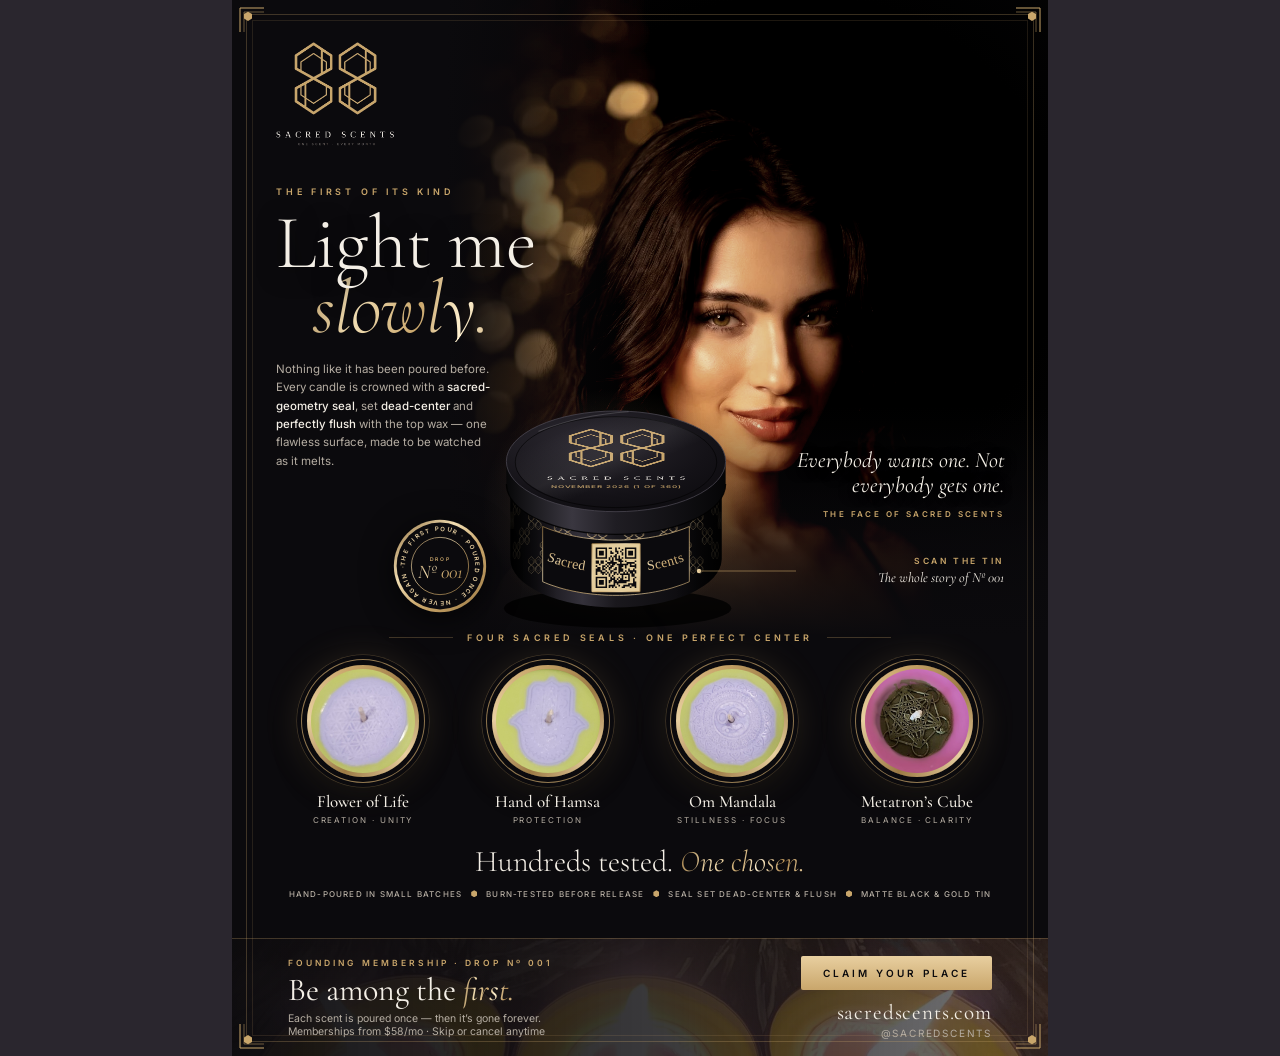
==== commit 77f6db15: "Blackletter wordmark on the tin side; lid edition line November 2026 (1 of 360) Co-Authored-By: Clau" ====
--- a/flyer/flyer-seductive.html
+++ b/flyer/flyer-seductive.html
@@ -7,6 +7,7 @@
 <style>
   @font-face { font-family: "Cormorant Garamond"; font-style: normal; font-weight: 300 700; src: url(fonts/cormorant.woff2) format("woff2"); }
   @font-face { font-family: "Cormorant Garamond"; font-style: italic; font-weight: 300 700; src: url(fonts/cormorant-italic.woff2) format("woff2"); }
+  @font-face { font-family: "UnifrakturMaguntia"; font-style: normal; font-weight: 400; src: url(fonts/unifraktur.woff2) format("woff2"); }
   @font-face { font-family: "Inter"; font-style: normal; font-weight: 100 900; src: url(fonts/inter.woff2) format("woff2"); }
 
   :root {
@@ -122,9 +123,9 @@
   }
 
   .scan {
-    position: absolute; z-index: 5; left: 414px; top: 552px; width: 358px; height: 40px;
-  }
-  .scan svg { position: absolute; left: 0; top: 14px; width: 150px; height: 10px; }
+    position: absolute; z-index: 5; left: 464px; top: 552px; width: 308px; height: 40px;
+  }
+  .scan svg { position: absolute; left: 0; top: 14px; width: 100px; height: 10px; }
   .scan div { position: absolute; right: 0; top: 4px; text-align: right; }
   .scan b { display: block; font-size: 8.5px; letter-spacing: 0.3em; color: var(--gold); font-weight: 600; }
   .scan span { display: block; margin-top: 3px; font-family: var(--serif); font-style: italic; font-size: 14px; color: var(--bone); }
@@ -296,7 +297,7 @@
           </linearGradient>
           <clipPath id="lidClip"><ellipse cx="165" cy="95" rx="124" ry="56"/></clipPath>
           <clipPath id="bodyClip"><path d="M35,121 L35,215 A130,60 0 0 0 295,215 L295,121 Z"/></clipPath>
-          <path id="wordArc" d="M35,166 A130,60 0 0 0 295,166"/>
+          <path id="wordArc" d="M35,172 A130,60 0 0 0 295,172"/>
         </defs>
 
         <ellipse cx="165" cy="150" rx="165" ry="145" fill="url(#glow)"/>
@@ -336,12 +337,12 @@
         <path d="M35,121 L35,215 A130,60 0 0 0 295,215 L295,121 Z" fill="url(#shade)"/>
 
         <!-- front label: wordmark + scannable QR -->
-        <path d="M86.8,179.9 L90.4,181.1 L94.2,182.3 L98.0,183.4 L102.0,184.5 L106.0,185.5 L110.1,186.4 L114.2,187.2 L118.4,188.0 L122.7,188.7 L127.0,189.4 L131.4,190.0 L135.8,190.5 L140.2,190.9 L144.7,191.3 L149.2,191.6 L153.7,191.8 L158.2,191.9 L162.7,192.0 L167.3,192.0 L171.8,191.9 L176.3,191.8 L180.8,191.6 L185.3,191.3 L189.8,190.9 L194.2,190.5 L198.6,190.0 L203.0,189.4 L207.3,188.7 L211.6,188.0 L215.8,187.2 L219.9,186.4 L224.0,185.5 L228.0,184.5 L232.0,183.4 L235.8,182.3 L239.6,181.1 L243.2,179.9 L243.2,247.9 L239.6,249.1 L235.8,250.3 L232.0,251.4 L228.0,252.5 L224.0,253.5 L219.9,254.4 L215.8,255.2 L211.6,256.0 L207.3,256.7 L203.0,257.4 L198.6,258.0 L194.2,258.5 L189.8,258.9 L185.3,259.3 L180.8,259.6 L176.3,259.8 L171.8,259.9 L167.3,260.0 L162.7,260.0 L158.2,259.9 L153.7,259.8 L149.2,259.6 L144.7,259.3 L140.2,258.9 L135.8,258.5 L131.4,258.0 L127.0,257.4 L122.7,256.7 L118.4,256.0 L114.2,255.2 L110.1,254.4 L106.0,253.5 L102.0,252.5 L98.0,251.4 L94.2,250.3 L90.4,249.1 L86.8,247.9 Z" fill="#0B0A0D" stroke="url(#foil)" stroke-width="0.9"/>
-        <text font-family="Cormorant Garamond, Georgia, serif" font-size="9" letter-spacing="1.2" fill="url(#foil)" text-anchor="middle">
-          <textPath href="#wordArc" startOffset="32.4%">SACRED</textPath>
+        <path d="M74.7,175.2 L78.0,176.6 L81.4,178.0 L85.0,179.3 L88.6,180.5 L92.3,181.7 L96.1,182.9 L100.0,184.0 L104.0,185.0 L108.0,185.9 L112.1,186.8 L116.3,187.6 L120.5,188.4 L124.8,189.1 L129.2,189.7 L133.6,190.2 L138.0,190.7 L142.4,191.1 L146.9,191.4 L151.4,191.7 L155.9,191.9 L160.5,192.0 L165.0,192.0 L169.5,192.0 L174.1,191.9 L178.6,191.7 L183.1,191.4 L187.6,191.1 L192.0,190.7 L196.4,190.2 L200.8,189.7 L205.2,189.1 L209.5,188.4 L213.7,187.6 L217.9,186.8 L222.0,185.9 L226.0,185.0 L230.0,184.0 L233.9,182.9 L237.7,181.7 L241.4,180.5 L245.0,179.3 L248.6,178.0 L252.0,176.6 L255.3,175.2 L255.3,243.2 L252.0,244.6 L248.6,246.0 L245.0,247.3 L241.4,248.5 L237.7,249.7 L233.9,250.9 L230.0,252.0 L226.0,253.0 L222.0,253.9 L217.9,254.8 L213.7,255.6 L209.5,256.4 L205.2,257.1 L200.8,257.7 L196.4,258.2 L192.0,258.7 L187.6,259.1 L183.1,259.4 L178.6,259.7 L174.1,259.9 L169.5,260.0 L165.0,260.0 L160.5,260.0 L155.9,259.9 L151.4,259.7 L146.9,259.4 L142.4,259.1 L138.0,258.7 L133.6,258.2 L129.2,257.7 L124.8,257.1 L120.5,256.4 L116.3,255.6 L112.1,254.8 L108.0,253.9 L104.0,253.0 L100.0,252.0 L96.1,250.9 L92.3,249.7 L88.6,248.5 L85.0,247.3 L81.4,246.0 L78.0,244.6 L74.7,243.2 Z" fill="#0B0A0D" stroke="url(#foil)" stroke-width="0.9"/>
+        <text font-family="UnifrakturMaguntia, serif" font-size="17" letter-spacing="0.4" fill="url(#foil)" text-anchor="middle">
+          <textPath href="#wordArc" startOffset="29.7%">Sacred</textPath>
         </text>
-        <text font-family="Cormorant Garamond, Georgia, serif" font-size="9" letter-spacing="1.2" fill="url(#foil)" text-anchor="middle">
-          <textPath href="#wordArc" startOffset="67.6%">SCENTS</textPath>
+        <text font-family="UnifrakturMaguntia, serif" font-size="17" letter-spacing="0.4" fill="url(#foil)" text-anchor="middle">
+          <textPath href="#wordArc" startOffset="70.3%">Scents</textPath>
         </text>
         <rect x="134.80" y="195.80" width="60.40" height="60.40" rx="1.5" fill="url(#foil)"/>
           <rect x="136.00" y="197.00" width="58" height="58" fill="#E4CD9C"/>
@@ -358,7 +359,8 @@
         <!-- the actual Sacred Scents logo, printed across the lid -->
         <g clip-path="url(#lidClip)">
           <g transform="translate(165,95) scale(1,0.46)">
-            <image href="images/logo-stacked.png" x="-88" y="-81" width="176" height="154.6" preserveAspectRatio="xMidYMid meet"/>
+            <image href="images/logo-lid.png" x="-85" y="-88" width="170" height="140.4" preserveAspectRatio="xMidYMid meet"/>
+            <text x="0" y="71" text-anchor="middle" font-family="Inter, Helvetica, sans-serif" font-size="10" font-weight="500" letter-spacing="0.9" fill="#C9A66B">NOVEMBER 2026 (1 OF 360)</text>
           </g>
           <ellipse cx="165" cy="95" rx="124" ry="56" fill="url(#sheen)"/>
         </g>
@@ -367,7 +369,7 @@
       </svg>
     </div>
     <div class="scan">
-      <svg viewBox="0 0 150 10" aria-hidden="true"><circle cx="3" cy="5" r="2.2" fill="#E8CFA0"/><line x1="3" y1="5" x2="150" y2="5" stroke="#C9A66B" stroke-opacity="0.7" stroke-width="0.8"/></svg>
+      <svg viewBox="0 0 100 10" aria-hidden="true"><circle cx="3" cy="5" r="2.2" fill="#E8CFA0"/><line x1="3" y1="5" x2="100" y2="5" stroke="#C9A66B" stroke-opacity="0.7" stroke-width="0.8"/></svg>
       <div><b>SCAN THE TIN</b><span>The whole story of N&ordm; 001</span></div>
     </div>
 
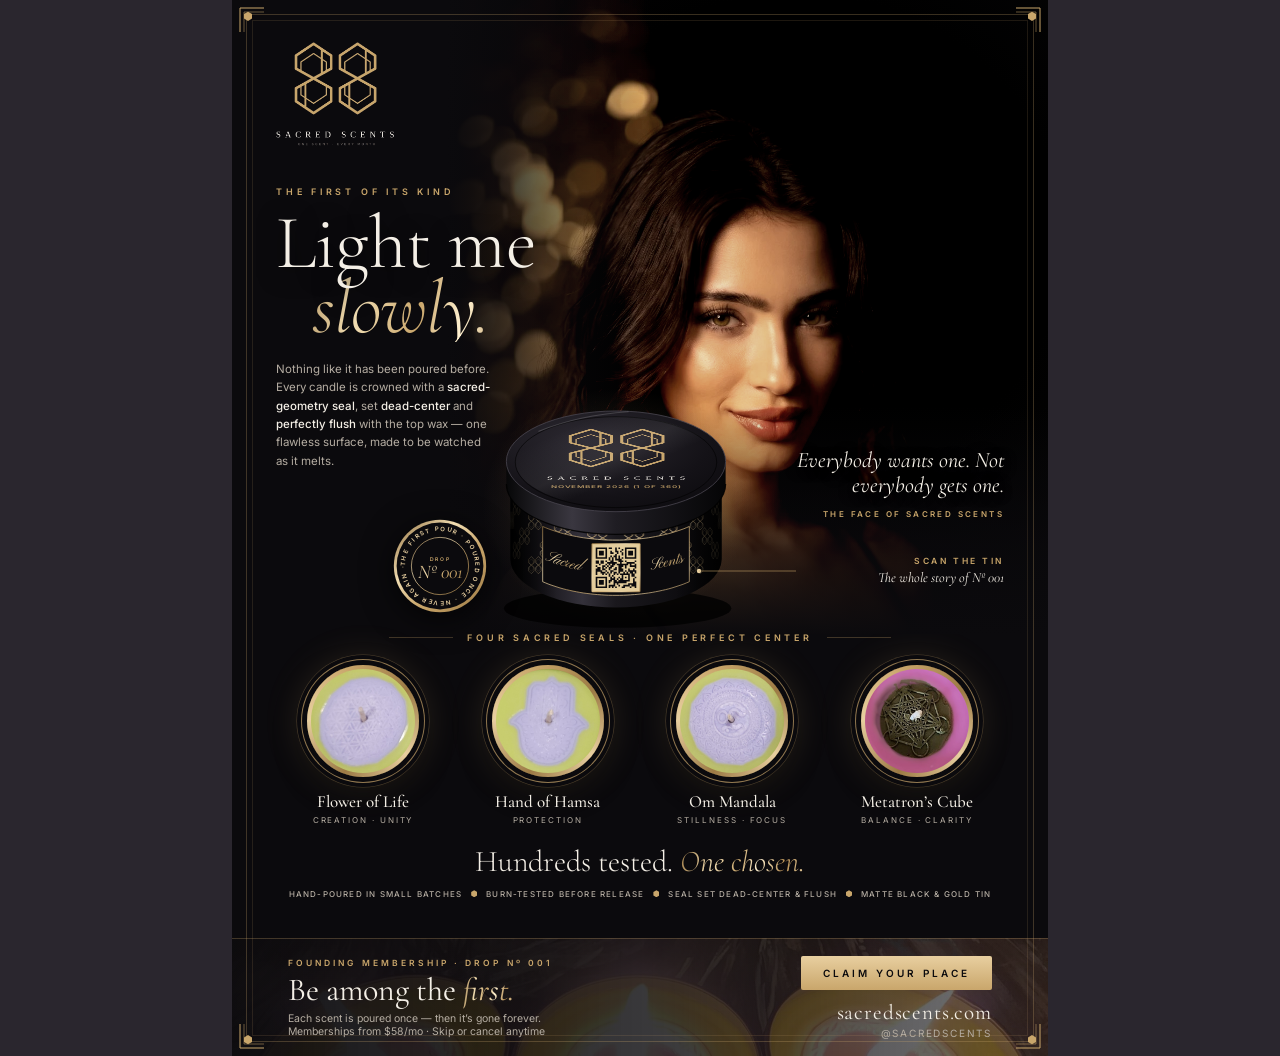
==== commit 47ec92eb: "Tin side wordmark in engraved copperplate script (Pinyon Script) Co-Authored-By: Claude Opus 5.5 <no" ====
--- a/flyer/flyer-seductive.html
+++ b/flyer/flyer-seductive.html
@@ -7,7 +7,7 @@
 <style>
   @font-face { font-family: "Cormorant Garamond"; font-style: normal; font-weight: 300 700; src: url(fonts/cormorant.woff2) format("woff2"); }
   @font-face { font-family: "Cormorant Garamond"; font-style: italic; font-weight: 300 700; src: url(fonts/cormorant-italic.woff2) format("woff2"); }
-  @font-face { font-family: "UnifrakturMaguntia"; font-style: normal; font-weight: 400; src: url(fonts/unifraktur.woff2) format("woff2"); }
+  @font-face { font-family: "Pinyon Script"; font-style: normal; font-weight: 400; src: url(fonts/pinyon-script.woff2) format("woff2"); }
   @font-face { font-family: "Inter"; font-style: normal; font-weight: 100 900; src: url(fonts/inter.woff2) format("woff2"); }
 
   :root {
@@ -338,11 +338,11 @@
 
         <!-- front label: wordmark + scannable QR -->
         <path d="M74.7,175.2 L78.0,176.6 L81.4,178.0 L85.0,179.3 L88.6,180.5 L92.3,181.7 L96.1,182.9 L100.0,184.0 L104.0,185.0 L108.0,185.9 L112.1,186.8 L116.3,187.6 L120.5,188.4 L124.8,189.1 L129.2,189.7 L133.6,190.2 L138.0,190.7 L142.4,191.1 L146.9,191.4 L151.4,191.7 L155.9,191.9 L160.5,192.0 L165.0,192.0 L169.5,192.0 L174.1,191.9 L178.6,191.7 L183.1,191.4 L187.6,191.1 L192.0,190.7 L196.4,190.2 L200.8,189.7 L205.2,189.1 L209.5,188.4 L213.7,187.6 L217.9,186.8 L222.0,185.9 L226.0,185.0 L230.0,184.0 L233.9,182.9 L237.7,181.7 L241.4,180.5 L245.0,179.3 L248.6,178.0 L252.0,176.6 L255.3,175.2 L255.3,243.2 L252.0,244.6 L248.6,246.0 L245.0,247.3 L241.4,248.5 L237.7,249.7 L233.9,250.9 L230.0,252.0 L226.0,253.0 L222.0,253.9 L217.9,254.8 L213.7,255.6 L209.5,256.4 L205.2,257.1 L200.8,257.7 L196.4,258.2 L192.0,258.7 L187.6,259.1 L183.1,259.4 L178.6,259.7 L174.1,259.9 L169.5,260.0 L165.0,260.0 L160.5,260.0 L155.9,259.9 L151.4,259.7 L146.9,259.4 L142.4,259.1 L138.0,258.7 L133.6,258.2 L129.2,257.7 L124.8,257.1 L120.5,256.4 L116.3,255.6 L112.1,254.8 L108.0,253.9 L104.0,253.0 L100.0,252.0 L96.1,250.9 L92.3,249.7 L88.6,248.5 L85.0,247.3 L81.4,246.0 L78.0,244.6 L74.7,243.2 Z" fill="#0B0A0D" stroke="url(#foil)" stroke-width="0.9"/>
-        <text font-family="UnifrakturMaguntia, serif" font-size="17" letter-spacing="0.4" fill="url(#foil)" text-anchor="middle">
-          <textPath href="#wordArc" startOffset="29.7%">Sacred</textPath>
+        <text font-family="Pinyon Script, cursive" font-size="20" letter-spacing="0" fill="url(#foil)" text-anchor="middle">
+          <textPath href="#wordArc" startOffset="28.7%">Sacred</textPath>
         </text>
-        <text font-family="UnifrakturMaguntia, serif" font-size="17" letter-spacing="0.4" fill="url(#foil)" text-anchor="middle">
-          <textPath href="#wordArc" startOffset="70.3%">Scents</textPath>
+        <text font-family="Pinyon Script, cursive" font-size="20" letter-spacing="0" fill="url(#foil)" text-anchor="middle">
+          <textPath href="#wordArc" startOffset="70.9%">Scents</textPath>
         </text>
         <rect x="134.80" y="195.80" width="60.40" height="60.40" rx="1.5" fill="url(#foil)"/>
           <rect x="136.00" y="197.00" width="58" height="58" fill="#E4CD9C"/>
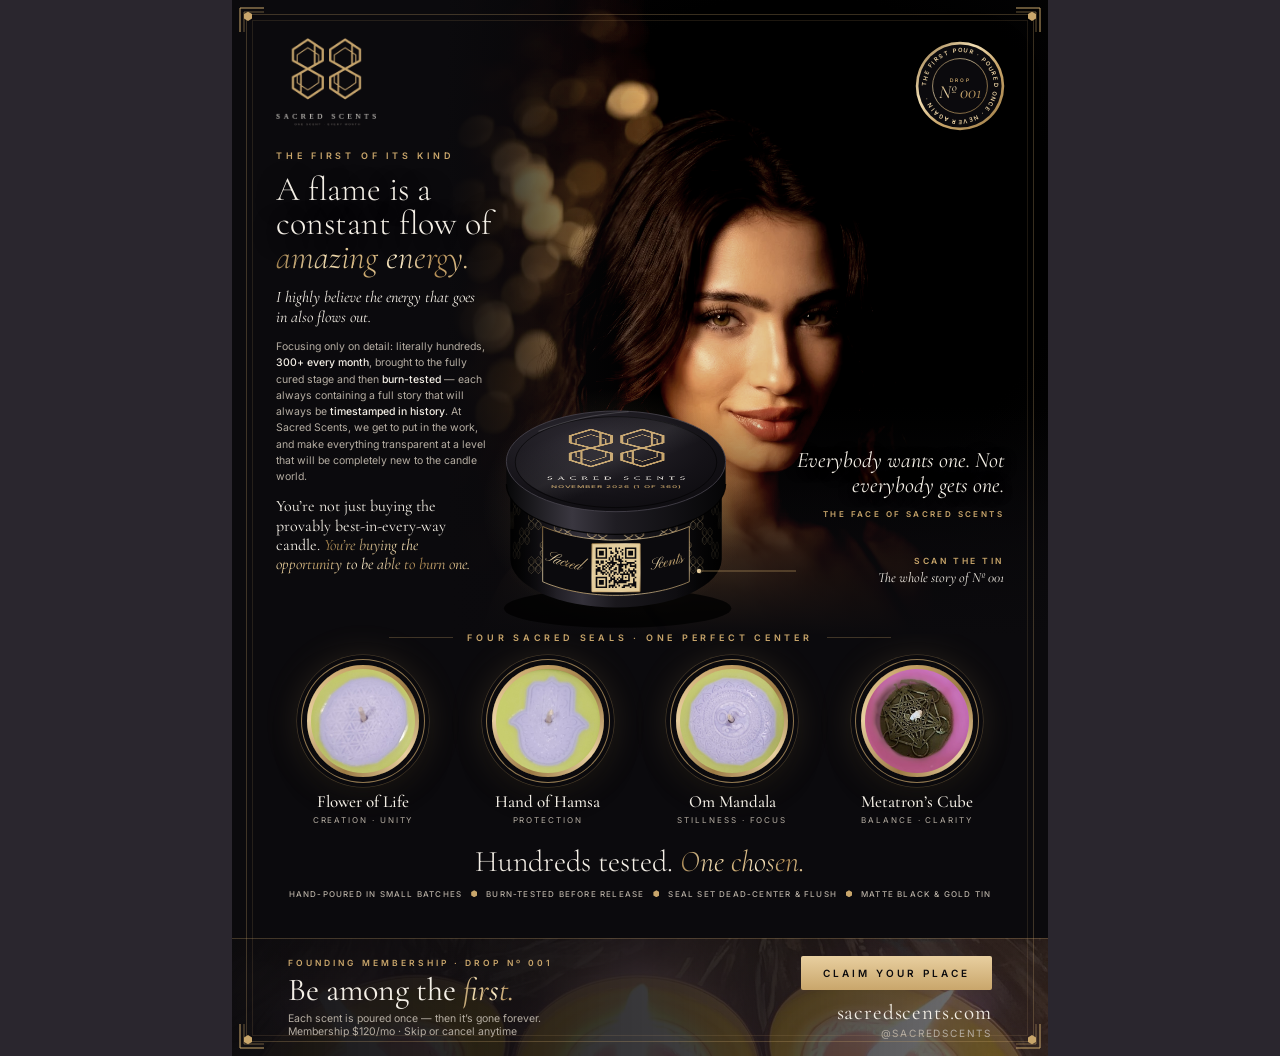
==== commit 35c4ad16: "Flyer: manifesto copy in the hero and membership at $120/mo Replace 'Light me slowly' with the found" ====
--- a/flyer/flyer-seductive.html
+++ b/flyer/flyer-seductive.html
@@ -66,23 +66,30 @@
   }
 
   .lockup {
-    position: absolute; z-index: 3; left: 44px; top: 42px; width: 118px;
-  }
-
-  .pitch { position: absolute; z-index: 3; left: 44px; top: 186px; width: 300px; }
+    position: absolute; z-index: 3; left: 44px; top: 38px; width: 100px;
+  }
+
+  .pitch { position: absolute; z-index: 3; left: 44px; top: 150px; width: 262px; }
   .pitch .kicker {
     font-size: 9px; letter-spacing: 0.42em; color: var(--gold); font-weight: 600;
   }
   .pitch h1 {
-    margin-top: 14px;
-    font-family: var(--serif); font-weight: 300; font-size: 76px; line-height: 0.86;
-    letter-spacing: -0.01em; text-shadow: 0 4px 24px rgba(0,0,0,0.8);
-  }
-  .pitch h1 em { font-style: italic; display: block; padding-left: 36px; text-shadow: none; }
+    margin-top: 12px;
+    font-family: var(--serif); font-weight: 300; font-size: 34px; line-height: 1.0;
+    text-shadow: 0 4px 24px rgba(0,0,0,0.8);
+  }
+  .pitch h1 em { font-style: italic; text-shadow: none; }
   .pitch p {
-    margin-top: 18px; width: 214px; font-size: 11.5px; line-height: 1.6; color: var(--bone-dim);
+    margin-top: 12px; width: 212px; font-size: 10.5px; line-height: 1.55; color: var(--bone-dim);
   }
   .pitch p strong { color: var(--bone); font-weight: 500; }
+  .pitch .belief {
+    font-family: var(--serif); font-style: italic; font-size: 16px; line-height: 1.25; color: var(--bone);
+  }
+  .pitch .close {
+    margin-top: 12px; width: 206px; font-family: var(--serif); font-size: 16px; line-height: 1.2; color: var(--bone);
+  }
+  .pitch .close em { font-style: italic; }
 
   .quote {
     position: absolute; z-index: 3; right: 44px; top: 448px; width: 214px; text-align: right;
@@ -118,7 +125,7 @@
   }
 
   .hallmark {
-    position: absolute; z-index: 5; left: 160px; top: 518px; width: 96px; height: 96px;
+    position: absolute; z-index: 5; left: 682px; top: 40px; width: 92px; height: 92px;
     filter: drop-shadow(0 6px 16px rgba(0,0,0,0.7));
   }
 
@@ -237,11 +244,15 @@
 
     <div class="pitch">
       <div class="kicker">THE FIRST OF ITS KIND</div>
-      <h1>Light me <em class="foil">slowly.</em></h1>
-      <p>Nothing like it has been poured before. Every candle is crowned with a
-         <strong>sacred-geometry seal</strong>, set <strong>dead-center</strong> and
-         <strong>perfectly flush</strong> with the top wax &mdash; one flawless surface,
-         made to be watched as it melts.</p>
+      <h1>A flame is a constant flow of <em class="foil">amazing energy.</em></h1>
+      <p class="belief">I highly believe the energy that goes in also flows out.</p>
+      <p>Focusing only on detail: literally hundreds, <strong>300+ every month</strong>,
+         brought to the fully cured stage and then <strong>burn-tested</strong> &mdash; each
+         always containing a full story that will always be <strong>timestamped in history</strong>.
+         At Sacred Scents, we get to put in the work, and make everything transparent at a level
+         that will be completely new to the candle world.</p>
+      <p class="close">You&rsquo;re not just buying the provably best-in-every-way candle.
+         <em class="foil">You&rsquo;re buying the opportunity to be able to burn one.</em></p>
     </div>
 
     <blockquote class="quote">
@@ -411,7 +422,7 @@
     <div class="offer">
       <small>FOUNDING MEMBERSHIP &middot; DROP N&ordm; 001</small>
       <b>Be among the <em class="foil">first.</em></b>
-      <span>Each scent is poured once &mdash; then it&rsquo;s gone forever.<br>Memberships from $58/mo &middot; Skip or cancel anytime</span>
+      <span>Each scent is poured once &mdash; then it&rsquo;s gone forever.<br>Membership $120/mo &middot; Skip or cancel anytime</span>
     </div>
     <div class="where">
       <span class="btn">CLAIM YOUR PLACE</span>
